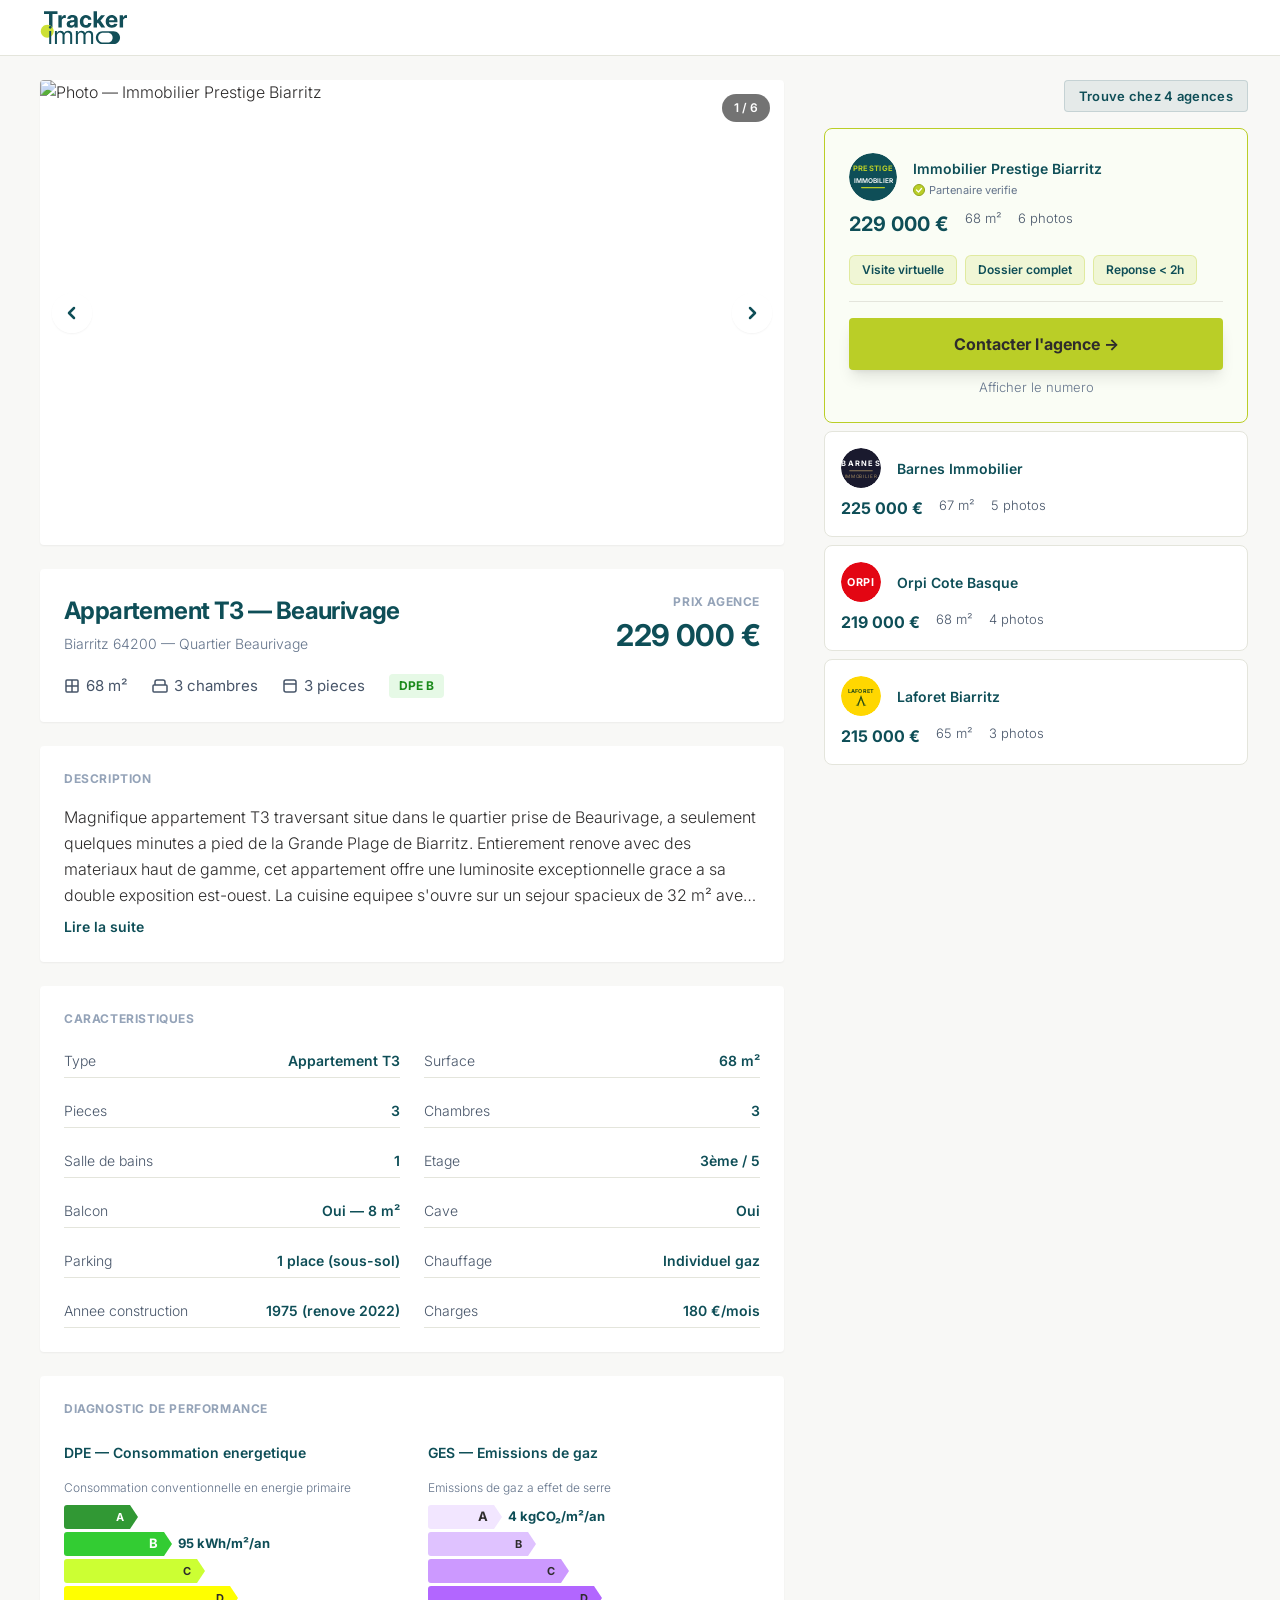
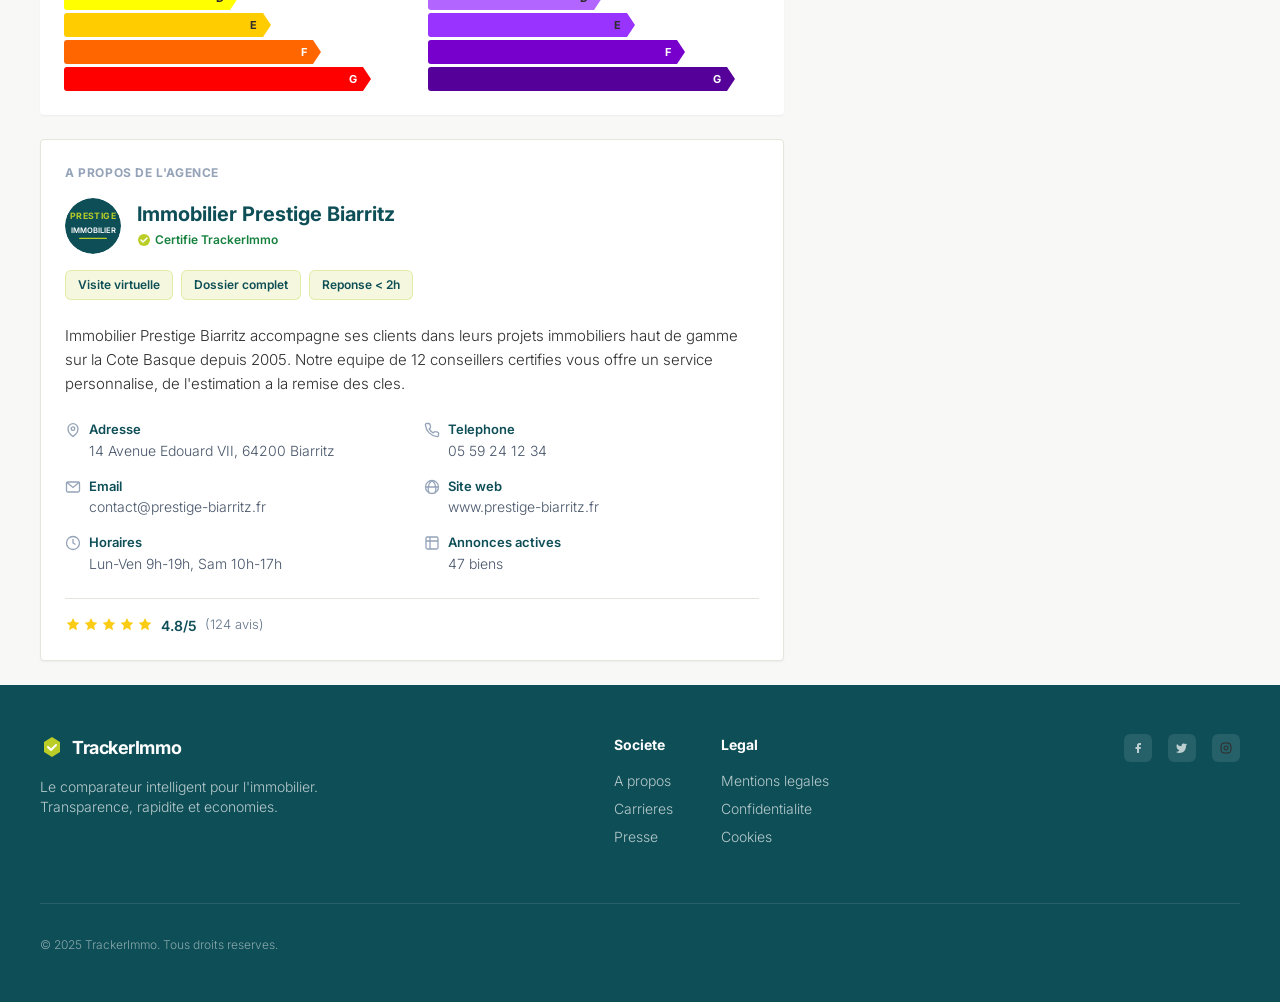
==== page_bien.html @ 39120630 "Add files via upload" ====
<!DOCTYPE html>
<html lang="fr">
<head>
<meta charset="UTF-8">
<meta name="viewport" content="width=device-width, initial-scale=1.0, viewport-fit=cover">
<title>Appartement T3 Biarritz — TrackerImmo</title>
<link rel="preconnect" href="https://fonts.googleapis.com">
<link href="https://fonts.googleapis.com/css2?family=Inter:wght@300;400;600;700&display=swap" rel="stylesheet">
<link rel="stylesheet" href="shared.css">
<style>
/* ============================================================
   MAIN LAYOUT
   ============================================================ */
.main {
  max-width: var(--content-max);
  margin: 0 auto;
  padding: var(--space-lg) var(--gutter);
  display: flex;
  gap: var(--space-lg);
}
.col-left {
  flex: 0 0 62%;
  max-width: 62%;
  display: flex;
  flex-direction: column;
  gap: var(--space-lg);
}
.col-right {
  flex: 0 0 38%;
  max-width: 38%;
  position: sticky;
  top: 72px; /* header 56px + space-md 16px */
  align-self: flex-start;
  max-height: calc(100vh - 88px);
  overflow-y: auto;
}

/* ============================================================
   A — GALLERY CAROUSEL (desktop)
   ============================================================ */
.gallery {
  position: relative;
  background: var(--bg-section);
  border-radius: var(--radius-card);
  overflow: hidden;
  box-shadow: var(--shadow-sm);
}
.gallery__main {
  width: 100%;
  aspect-ratio: 16/10;
  object-fit: cover;
  display: block;
  transition: opacity 0.3s;
}
.gallery__count {
  position: absolute;
  top: 14px;
  right: 14px;
  z-index: 5;
  background: rgba(0,0,0,0.55);
  color: white;
  padding: 5px 12px;
  border-radius: var(--radius-full);
  font-size: 12px;
  font-weight: 600;
}
.gallery__arrow {
  position: absolute;
  top: 50%;
  transform: translateY(-50%);
  z-index: 5;
  width: 40px;
  height: 40px;
  border-radius: 50%;
  background: rgba(255,255,255,0.85);
  backdrop-filter: blur(4px);
  display: flex;
  align-items: center;
  justify-content: center;
  box-shadow: var(--shadow-sm);
  transition: background 0.15s, transform 0.15s;
  cursor: pointer;
  border: none;
  padding: 0;
}
.gallery__arrow:hover { background: white; }
.gallery__arrow:active { transform: translateY(-50%) scale(0.95); }
.gallery__arrow--prev { left: 12px; }
.gallery__arrow--next { right: 12px; }
.gallery__arrow svg { width: 18px; height: 18px; stroke: var(--text-heading); fill: none; stroke-width: 2.5; stroke-linecap: round; stroke-linejoin: round; }
.gallery__dots {
  position: absolute;
  bottom: 14px;
  left: 50%;
  transform: translateX(-50%);
  z-index: 5;
  display: flex;
  gap: 6px;
}
.gallery__dot {
  width: 8px;
  height: 8px;
  border-radius: var(--radius-full);
  background: rgba(255,255,255,0.5);
  border: none;
  padding: 0;
  cursor: pointer;
  transition: background 0.2s, transform 0.2s;
}
.gallery__dot.active { background: white; transform: scale(1.25); }
.gallery__dot:hover { background: rgba(255,255,255,0.8); }

/* ============================================================
   B — QUICK VIEW
   ============================================================ */
.quick-view {
  background: var(--bg-section);
  border-radius: var(--radius-card);
  padding: var(--space-lg);
  box-shadow: var(--shadow-sm);
}
.quick-view__top {
  display: flex;
  justify-content: space-between;
  align-items: flex-start;
  gap: var(--space-md);
  margin-bottom: var(--space-md);
}
.quick-view__left { flex: 1; }
.quick-view__title {
  font-size: 24px;
  font-weight: 700;
  color: var(--text-heading);
  letter-spacing: -0.6px;
  margin-bottom: 4px;
}
.quick-view__address { font-size: 14px; color: var(--text-tertiary); }
.quick-view__right { text-align: right; flex-shrink: 0; }
.quick-view__price {
  font-size: 30px;
  font-weight: 700;
  color: var(--text-heading);
  letter-spacing: -0.6px;
  white-space: nowrap;
}
.quick-view__price-label {
  font-size: 12px;
  font-weight: 700;
  text-transform: uppercase;
  letter-spacing: 0.6px;
  color: var(--text-label);
  text-align: right;
  margin-bottom: 2px;
}
.quick-view__specs { display: flex; gap: var(--space-lg); flex-wrap: wrap; align-items: center; }
.quick-view__spec {
  display: flex;
  align-items: center;
  gap: 6px;
  font-size: 15px;
  font-weight: 400;
  color: var(--text-secondary);
}
.quick-view__spec svg { width: 16px; height: 16px; flex-shrink: 0; }
/* DPE badge grade colors (base .badge-dpe in shared.css) */
.badge-dpe--A { background: #e6f5e6; color: #1a7a1a; }
.badge-dpe--B { background: #e6f9e6; color: #1a8a1a; }
.badge-dpe--C { background: #fafce6; color: #6b6b00; }
.badge-dpe--D { background: #fffde6; color: #8a8a00; }
.badge-dpe--E { background: #fff5e0; color: #995c00; }
.badge-dpe--F { background: #fff0e0; color: #b34700; }
.badge-dpe--G { background: #ffe6e6; color: #cc0000; }

/* ============================================================
   C — DESCRIPTION
   ============================================================ */
.description {
  background: var(--bg-section);
  border-radius: var(--radius-card);
  padding: var(--space-lg);
  box-shadow: var(--shadow-sm);
}
.description__label {
  font-size: 12px;
  font-weight: 700;
  text-transform: uppercase;
  letter-spacing: 0.6px;
  color: var(--text-label);
  margin-bottom: var(--space-md);
}
.description__text { font-size: 16px; line-height: 26px; color: var(--text-body); }
.description__text.truncated {
  display: -webkit-box;
  -webkit-line-clamp: 4;
  -webkit-box-orient: vertical;
  overflow: hidden;
}
.description__toggle {
  display: inline-block;
  margin-top: 8px;
  font-size: 14px;
  font-weight: 600;
  color: var(--primary-dark);
  cursor: pointer;
}
.description__toggle:hover { text-decoration: underline; }

/* ============================================================
   D — CHARACTERISTICS
   ============================================================ */
.characteristics {
  background: var(--bg-section);
  border-radius: var(--radius-card);
  padding: var(--space-lg);
  box-shadow: var(--shadow-sm);
}
.characteristics__label {
  font-size: 12px;
  font-weight: 700;
  text-transform: uppercase;
  letter-spacing: 0.6px;
  color: var(--text-label);
  margin-bottom: var(--space-md);
}
.characteristics__grid {
  display: grid;
  grid-template-columns: 1fr 1fr;
  gap: var(--space-md) var(--space-lg);
}
.char-item {
  display: flex;
  justify-content: space-between;
  font-size: 14px;
  padding: 6px 0;
  border-bottom: 1px solid var(--border-default);
}
.char-item__key { color: var(--text-secondary); }
.char-item__val { font-weight: 600; color: var(--text-heading); }

/* ============================================================
   E — DPE / GES DIAGNOSTIC
   ============================================================ */
.diag-section {
  background: var(--bg-section);
  border-radius: var(--radius-card);
  padding: var(--space-lg);
  box-shadow: var(--shadow-sm);
}
.diag-section__label {
  font-size: 12px;
  font-weight: 700;
  text-transform: uppercase;
  letter-spacing: 0.6px;
  color: var(--text-label);
  margin-bottom: var(--space-lg);
}
.diag-container { display: flex; gap: var(--space-xl); }
.diag-block { flex: 1; }
.diag-block__title { font-size: 14px; font-weight: 600; color: var(--text-heading); margin-bottom: var(--space-md); }
.diag-block__subtitle { font-size: 12px; color: var(--text-tertiary); margin-bottom: var(--space-sm); }
.diag-scale { display: flex; flex-direction: column; gap: 3px; }
.diag-bar { display: flex; align-items: center; height: 24px; position: relative; }
.diag-bar__fill {
  height: 100%;
  border-radius: 3px 0 0 3px;
  display: flex;
  align-items: center;
  justify-content: flex-end;
  padding-right: 6px;
  font-size: 11px;
  font-weight: 700;
  color: white;
  position: relative;
}
.diag-bar__fill::after {
  content: '';
  position: absolute;
  right: -8px;
  top: 0;
  width: 0;
  height: 0;
  border-top: 12px solid transparent;
  border-bottom: 12px solid transparent;
  border-left: 8px solid currentColor;
}
.diag-bar.active .diag-bar__fill { font-size: 13px; }
.diag-bar.active .diag-bar__marker {
  display: flex;
  align-items: center;
  margin-left: 14px;
  font-size: 13px;
  font-weight: 700;
  color: var(--text-heading);
  white-space: nowrap;
}
.diag-bar__marker { display: none; }
.diag-bar[data-grade="A"] .diag-bar__fill { width: 20%; }
.diag-bar[data-grade="B"] .diag-bar__fill { width: 30%; }
.diag-bar[data-grade="C"] .diag-bar__fill { width: 40%; }
.diag-bar[data-grade="D"] .diag-bar__fill { width: 50%; }
.diag-bar[data-grade="E"] .diag-bar__fill { width: 60%; }
.diag-bar[data-grade="F"] .diag-bar__fill { width: 75%; }
.diag-bar[data-grade="G"] .diag-bar__fill { width: 90%; }
.diag-bar[data-grade="A"] .diag-bar__fill { background: var(--dpe-a); }
.diag-bar[data-grade="B"] .diag-bar__fill { background: var(--dpe-b); }
.diag-bar[data-grade="C"] .diag-bar__fill { background: var(--dpe-c); color: var(--text-body); }
.diag-bar[data-grade="D"] .diag-bar__fill { background: var(--dpe-d); color: var(--text-body); }
.diag-bar[data-grade="E"] .diag-bar__fill { background: var(--dpe-e); color: var(--text-body); }
.diag-bar[data-grade="F"] .diag-bar__fill { background: var(--dpe-f); }
.diag-bar[data-grade="G"] .diag-bar__fill { background: var(--dpe-g); }
.diag-bar[data-grade="A"] .diag-bar__fill::after { border-left-color: var(--dpe-a); }
.diag-bar[data-grade="B"] .diag-bar__fill::after { border-left-color: var(--dpe-b); }
.diag-bar[data-grade="C"] .diag-bar__fill::after { border-left-color: var(--dpe-c); }
.diag-bar[data-grade="D"] .diag-bar__fill::after { border-left-color: var(--dpe-d); }
.diag-bar[data-grade="E"] .diag-bar__fill::after { border-left-color: var(--dpe-e); }
.diag-bar[data-grade="F"] .diag-bar__fill::after { border-left-color: var(--dpe-f); }
.diag-bar[data-grade="G"] .diag-bar__fill::after { border-left-color: var(--dpe-g); }
.diag-block--ges .diag-bar[data-grade="A"] .diag-bar__fill { background: var(--ges-a); color: var(--text-body); }
.diag-block--ges .diag-bar[data-grade="B"] .diag-bar__fill { background: var(--ges-b); color: var(--text-body); }
.diag-block--ges .diag-bar[data-grade="C"] .diag-bar__fill { background: var(--ges-c); }
.diag-block--ges .diag-bar[data-grade="D"] .diag-bar__fill { background: var(--ges-d); }
.diag-block--ges .diag-bar[data-grade="E"] .diag-bar__fill { background: var(--ges-e); }
.diag-block--ges .diag-bar[data-grade="F"] .diag-bar__fill { background: var(--ges-f); }
.diag-block--ges .diag-bar[data-grade="G"] .diag-bar__fill { background: var(--ges-g); }
.diag-block--ges .diag-bar[data-grade="A"] .diag-bar__fill::after { border-left-color: var(--ges-a); }
.diag-block--ges .diag-bar[data-grade="B"] .diag-bar__fill::after { border-left-color: var(--ges-b); }
.diag-block--ges .diag-bar[data-grade="C"] .diag-bar__fill::after { border-left-color: var(--ges-c); }
.diag-block--ges .diag-bar[data-grade="D"] .diag-bar__fill::after { border-left-color: var(--ges-d); }
.diag-block--ges .diag-bar[data-grade="E"] .diag-bar__fill::after { border-left-color: var(--ges-e); }
.diag-block--ges .diag-bar[data-grade="F"] .diag-bar__fill::after { border-left-color: var(--ges-f); }
.diag-block--ges .diag-bar[data-grade="G"] .diag-bar__fill::after { border-left-color: var(--ges-g); }

/* ============================================================
   RIGHT PANEL
   ============================================================ */
.panel {
  background: var(--bg-page);
  border-radius: var(--radius-card);
}
.panel__badge-header {
  padding: 0 var(--space-md) var(--space-md);
  display: flex;
  justify-content: flex-end;
}
.panel__badge {
  font-size: 13px;
  font-weight: 600;
  color: var(--primary-dark);
  background: rgba(14, 78, 87, 0.08);
  border: 1px solid rgba(14, 78, 87, 0.15);
  border-radius: var(--radius-badge);
  padding: 5px 14px;
  letter-spacing: 0.3px;
  line-height: 20px;
}
.panel__cards {
  padding: 0 var(--space-md) var(--space-md);
  display: flex;
  flex-direction: column;
  gap: var(--space-sm);
}

/* Agency Card */
.agency-card {
  background: var(--bg-section);
  border: 1.5px solid var(--border-default);
  border-radius: var(--radius-card-lg);
  padding: var(--space-md);
  cursor: pointer;
  transition: border-color 0.2s, box-shadow 0.2s;
}
.agency-card:hover { border-color: var(--border-hover-subtle); }
.agency-card.active {
  border-color: var(--border-active);
}
.agency-card.premium {
  padding: var(--space-lg);
  background: var(--bg-premium);
}
.agency-card.premium.active {
  border-color: var(--border-premium-active);
}
.agency-card__header {
  display: flex;
  align-items: center;
  gap: var(--space-md);
  margin-bottom: var(--space-sm);
}
.agency-card__avatar {
  width: 40px;
  height: 40px;
  border-radius: var(--radius-full);
  display: flex;
  align-items: center;
  justify-content: center;
  flex-shrink: 0;
  overflow: hidden;
}
.agency-card__avatar svg {
  width: 100%;
  height: 100%;
}
.agency-card.premium .agency-card__avatar {
  width: 48px;
  height: 48px;
  border-radius: var(--radius-full);
}
.agency-card__name { font-size: 14px; font-weight: 600; color: var(--text-heading); }
.agency-card__name--link { text-decoration: none; }
.agency-card__name--link:hover { text-decoration: underline; }
/* Partenaire badge — discrete, small text */
.agency-card__partner-label {
  font-size: 11px;
  font-weight: 400;
  color: var(--text-tertiary);
  display: flex;
  align-items: center;
  gap: 4px;
  margin-top: 2px;
}
.agency-card__partner-label svg { width: 12px; height: 12px; }
.agency-card__data {
  display: flex;
  gap: var(--space-md);
  font-size: 13px;
  color: var(--text-secondary);
}
.agency-card__price { font-weight: 700; color: var(--text-heading); font-size: 16px; }
.agency-card.premium .agency-card__price { font-size: 20px; color: var(--primary-dark); }

/* Reassurance tags — prominent */
.agency-card__tags {
  display: flex;
  flex-wrap: wrap;
  gap: var(--space-sm);
  margin-top: var(--space-md);
}
/* .reassurance-tag — defined in shared.css */

/* CTA */
.agency-card__cta-zone {
  display: none;
  margin-top: var(--space-md);
  padding-top: var(--space-md);
  border-top: 1px solid var(--border-default);
}
.agency-card.active .agency-card__cta-zone { display: block; }
.btn-cta {
  width: 100%;
  padding: var(--space-md) var(--space-lg);
  border-radius: var(--radius-btn);
  font-size: 16px;
  font-weight: 700;
  transition: transform 0.1s, box-shadow 0.2s;
}
.btn-cta:active { transform: scale(0.98); }
.btn-cta-premium {
  background: var(--primary-accent);
  color: var(--text-cta);
  box-shadow: var(--shadow-lg);
}
.btn-cta-premium:hover { background: var(--btn-hover-premium); }
.btn-cta-gratuit {
  background: var(--primary-dark);
  color: white;
}
.btn-cta-gratuit:hover { background: var(--btn-hover-gratuit); }
.btn-cta-scrape {
  background: var(--bg-page);
  border: 1px solid var(--border-default);
  color: var(--text-heading);
}
.btn-cta-scrape:hover { background: var(--btn-hover-scrape); }

.agency-card__phone-link {
  display: block;
  text-align: center;
  margin-top: 8px;
  font-size: 13px;
  color: var(--text-tertiary);
  cursor: pointer;
}
.agency-card__phone-link:hover { color: var(--primary-dark); }

/* Lead form */
.lead-form { display: none; margin-top: var(--space-md); }
.lead-form.open { display: flex; flex-direction: column; gap: var(--space-sm); }
.lead-form__field {
  width: 100%;
  padding: var(--space-md);
  border: 1px solid var(--border-default);
  border-radius: var(--radius-btn-sm);
  font-size: 14px;
  font-family: inherit;
  background: var(--bg-section);
  outline: none;
  transition: border-color 0.2s;
}
.lead-form__field:focus-visible { border-color: var(--primary-dark); }
.lead-form__submit {
  width: 100%;
  padding: var(--space-md);
  border-radius: var(--radius-btn-sm);
  font-size: 14px;
  font-weight: 700;
}
.lead-form__reassurance {
  font-size: 12px;
  color: var(--text-tertiary);
  text-align: center;
}

/* ============================================================
   SCRAPE INLINE EXPANSION
   ============================================================ */
.scrape-expand { display: none; margin-top: var(--space-md); }
.scrape-expand.open { display: flex; flex-direction: column; gap: var(--space-md); }

/* Info notice */
.scrape-expand__notice {
  display: flex;
  gap: var(--space-md);
  align-items: flex-start;
  padding: var(--space-md);
  background: var(--bg-scrape-notice);
  border: 1px solid var(--border-default);
  border-radius: var(--radius-card);
}
.scrape-expand__notice-icon {
  width: 28px;
  height: 28px;
  border-radius: var(--radius-full);
  background: var(--color-warning);
  display: flex;
  align-items: center;
  justify-content: center;
  flex-shrink: 0;
}
.scrape-expand__notice-icon svg { width: 14px; height: 14px; fill: white; }
.scrape-expand__notice-text {
  font-size: 14px;
  line-height: 20px;
  color: var(--text-body);
}

/* Email field */
.scrape-expand__email-field {
  width: 100%;
  padding: var(--space-md);
  border: 1px solid var(--border-default);
  border-radius: var(--radius-card);
  font-size: 14px;
  font-family: inherit;
  background: var(--bg-section);
  outline: none;
}
.scrape-expand__email-field:focus-visible { border-color: var(--primary-dark); }

/* Notify button — grey with bell icon */
.scrape-expand__notify-btn {
  width: 100%;
  display: flex;
  align-items: center;
  justify-content: center;
  gap: var(--space-sm);
  padding: var(--space-md) var(--space-lg);
  background: var(--bg-notify);
  border: 1px solid var(--border-divider);
  border-radius: var(--radius-card);
  font-size: 14px;
  font-weight: 700;
  color: var(--text-heading);
  cursor: pointer;
  transition: background 0.15s;
}
.scrape-expand__notify-btn:hover { background: var(--bg-notify-hover); }
.scrape-expand__notify-btn svg { width: 16px; height: 16px; fill: var(--text-heading); }

/* Alternative premium card — mirrors premium agency card style */
.scrape-expand__alt-card {
  background: var(--bg-premium);
  border: 1.5px solid var(--primary-accent);
  border-radius: var(--radius-card-lg);
  padding: var(--space-lg);
}
.scrape-expand__alt-header {
  display: flex;
  justify-content: space-between;
  align-items: center;
  margin-bottom: var(--space-md);
}
.scrape-expand__alt-label {
  font-size: 11px;
  font-weight: 700;
  text-transform: uppercase;
  letter-spacing: 0.7px;
  color: var(--primary-dark);
  display: flex;
  align-items: center;
  gap: 5px;
}
.scrape-expand__alt-name {
  font-size: 18px;
  font-weight: 700;
  color: var(--primary-dark);
  margin-bottom: 4px;
  display: flex;
  align-items: center;
  gap: 6px;
}
.scrape-expand__alt-name svg { width: 18px; height: 18px; }
.scrape-expand__alt-tag {
  margin-bottom: var(--space-md);
}
.scrape-expand__alt-cta {
  width: 100%;
  padding: var(--space-md) var(--space-lg);
  background: var(--primary-accent);
  color: var(--text-cta);
  border: none;
  border-radius: var(--radius-btn);
  font-size: 15px;
  font-weight: 700;
  cursor: pointer;
  display: flex;
  align-items: center;
  justify-content: center;
  gap: 6px;
  transition: background 0.15s;
}
.scrape-expand__alt-cta:hover { background: var(--btn-hover-premium); }

/* ============================================================
   F — AGENCY SECTION (desktop)
   ============================================================ */
.agency-section {
  background: var(--bg-section);
  border: 1px solid var(--border-default);
  border-radius: var(--radius-card);
  padding: var(--space-lg);
  box-shadow: var(--shadow-sm);
}
.agency-section__header {
  display: flex;
  align-items: center;
  gap: var(--space-md);
  margin-bottom: var(--space-md);
}
.agency-section__logo {
  width: 56px;
  height: 56px;
  border-radius: var(--radius-full);
  flex-shrink: 0;
  overflow: hidden;
}
.agency-section__logo svg { width: 100%; height: 100%; }
.agency-section__title {
  font-size: 20px;
  font-weight: 700;
  color: var(--text-heading);
}
.agency-section__verified {
  display: inline-flex;
  align-items: center;
  gap: 4px;
  font-size: 12px;
  font-weight: 600;
  color: var(--badge-dpe-text);
  margin-top: 2px;
}
.agency-section__verified svg { width: 14px; height: 14px; }
.agency-section__desc {
  font-size: 15px;
  font-weight: 300;
  color: var(--text-body);
  line-height: 24px;
  margin-bottom: var(--space-lg);
}
.agency-section__tags {
  display: flex;
  flex-wrap: wrap;
  gap: var(--space-sm);
  margin-bottom: var(--space-lg);
}
.agency-section__grid {
  display: grid;
  grid-template-columns: 1fr 1fr;
  gap: var(--space-md) var(--space-lg);
  margin-bottom: var(--space-lg);
}
.agency-section__grid-item {
  display: flex;
  align-items: flex-start;
  gap: var(--space-sm);
  font-size: 14px;
  color: var(--text-secondary);
}
.agency-section__grid-item svg {
  width: 16px;
  height: 16px;
  flex-shrink: 0;
  margin-top: 2px;
  color: var(--text-label);
}
.agency-section__grid-label {
  font-weight: 600;
  color: var(--text-heading);
  font-size: 13px;
  display: block;
}
.agency-section__rating {
  display: flex;
  align-items: center;
  gap: var(--space-sm);
  padding-top: var(--space-md);
  border-top: 1px solid var(--border-default);
}
.agency-section__stars { display: flex; gap: 2px; }
.agency-section__stars svg { width: 16px; height: 16px; color: var(--color-star); }
.agency-section__rating-text {
  font-size: 14px;
  font-weight: 600;
  color: var(--text-heading);
}
.agency-section__rating-count {
  font-size: 13px;
  color: var(--text-tertiary);
}
.agency-section__minimal {
  font-size: 14px;
  color: var(--text-tertiary);
  display: flex;
  align-items: center;
  gap: 6px;
}
.agency-section__minimal svg {
  width: 14px;
  height: 14px;
  color: var(--text-label);
}
.agency-section__phone-discrete { color: var(--text-tertiary); }
.agency-section__header-minimal { margin-bottom: 4px; }
.agency-section__title--sm { font-size: 17px; }
.agency-section__label {
  font-size: 12px;
  font-weight: 700;
  text-transform: uppercase;
  letter-spacing: 0.6px;
  color: var(--text-label);
  margin-bottom: var(--space-md);
}

/* ============================================================
   MOBILE-ONLY COMPONENTS (hidden by default, shown via @media)
   ============================================================ */

/* Header back button (mobile) */
.top-bar__back {
  display: none;
  align-items: center;
  gap: var(--space-xs);
  font-size: 13px;
  font-weight: 600;
  color: var(--text-secondary);
  text-decoration: none;
  flex-shrink: 0;
}
.top-bar__back svg {
  width: 16px;
  height: 16px;
  color: var(--text-secondary);
}

/* WOW Banner */
.wow-banner {
  display: none;
  background: var(--bg-section);
  border-bottom: 1px solid var(--border-default);
  padding: var(--space-sm) var(--space-md);
  align-items: center;
  gap: var(--space-sm);
  font-size: 13px;
  color: var(--text-secondary);
  line-height: 18px;
}
.wow-banner__icon {
  flex-shrink: 0;
  width: 18px;
  height: 18px;
  color: var(--primary-dark);
}
.wow-banner__count {
  font-weight: 700;
  color: var(--primary-dark);
}
.wow-banner__range {
  font-weight: 600;
  color: var(--text-heading);
}

/* Agency Selector — Trivago-style */
.agency-selector {
  display: none;
  background: var(--bg-section);
  padding: var(--space-sm) var(--space-md);
  border-bottom: 1px solid var(--border-default);
}

/* Premium featured card — compact */
.selector-premium {
  background: var(--bg-premium);
  border: 1.5px solid var(--border-default);
  border-radius: var(--radius-card-lg);
  padding: var(--space-sm) var(--space-md);
  cursor: pointer;
  transition: border-color 0.2s;
}
.selector-premium.active {
  border-color: var(--border-premium-active);
}
.selector-premium__header {
  display: flex;
  align-items: center;
  gap: var(--space-sm);
  margin-bottom: var(--space-xs);
}
.selector-premium__avatar {
  width: 30px;
  height: 30px;
  border-radius: var(--radius-full);
  overflow: hidden;
  flex-shrink: 0;
}
.selector-premium__avatar svg { width: 100%; height: 100%; }
.selector-premium__info { flex: 1; min-width: 0; }
.selector-premium__name {
  font-size: 13px;
  font-weight: 600;
  color: var(--text-heading);
  display: flex;
  align-items: center;
  gap: var(--space-xs);
}
.selector-premium__name svg { width: 12px; height: 12px; flex-shrink: 0; }
.selector-premium__label {
  font-size: 10px;
  color: var(--text-tertiary);
  display: flex;
  align-items: center;
  gap: 3px;
}
.selector-premium__label svg { width: 9px; height: 9px; }
.selector-premium__data {
  display: flex;
  align-items: baseline;
  gap: var(--space-sm);
  margin-bottom: var(--space-xs);
}
.selector-premium__price {
  font-size: 15px;
  font-weight: 700;
  color: var(--primary-dark);
}
.selector-premium__meta {
  font-size: 11px;
  color: var(--text-tertiary);
}
.selector-premium__tags {
  display: flex;
  flex-wrap: wrap;
  gap: var(--space-xs);
}
.selector-premium__tags .reassurance-tag {
  font-size: 10px;
  padding: 2px 6px;
}

/* Other agencies — compact rows */
.selector-others {
  margin-top: var(--space-xs);
}
.selector-others__toggle {
  display: flex;
  align-items: center;
  justify-content: space-between;
  padding: var(--space-xs) 0;
  cursor: pointer;
  user-select: none;
}
.selector-others__toggle-label {
  font-size: 12px;
  font-weight: 600;
  color: var(--text-secondary);
}
.selector-others__toggle-chevron {
  width: 16px;
  height: 16px;
  color: var(--text-label);
  transition: transform 0.2s;
}
.selector-others__toggle.open .selector-others__toggle-chevron {
  transform: rotate(180deg);
}
.selector-others__list {
  display: none;
  flex-direction: column;
  gap: 0;
  overflow: hidden;
}
.selector-others__list.open {
  display: flex;
}

/* Individual compact row */
.selector-row {
  display: flex;
  align-items: center;
  gap: var(--space-xs);
  padding: var(--space-xs);
  border-radius: var(--radius-card);
  cursor: pointer;
  transition: background 0.15s;
  border: 1.5px solid transparent;
}
.selector-row:active { background: rgba(0,0,0,0.03); }
.selector-row.active {
  background: rgba(14,78,87,0.04);
  border-color: var(--border-active);
}
.selector-row__avatar {
  width: 24px;
  height: 24px;
  border-radius: var(--radius-full);
  overflow: hidden;
  flex-shrink: 0;
}
.selector-row__avatar svg { width: 100%; height: 100%; }
.selector-row__name {
  flex: 1;
  font-size: 12px;
  font-weight: 600;
  color: var(--text-heading);
  white-space: nowrap;
  overflow: hidden;
  text-overflow: ellipsis;
}
.selector-row__price {
  font-size: 13px;
  font-weight: 700;
  color: var(--text-heading);
  white-space: nowrap;
}
.selector-row__photos {
  font-size: 10px;
  color: var(--text-tertiary);
  white-space: nowrap;
}

/* Mono-agence banner variant */
.mono-banner {
  background: var(--bg-section);
  border-bottom: 1px solid var(--border-default);
  padding: var(--space-sm) var(--space-md);
  display: flex;
  align-items: center;
  gap: var(--space-sm);
}
.mono-banner__avatar {
  width: 28px;
  height: 28px;
  border-radius: var(--radius-full);
  overflow: hidden;
  flex-shrink: 0;
}
.mono-banner__avatar svg { width: 100%; height: 100%; }
.mono-banner__text {
  font-size: 13px;
  color: var(--text-secondary);
}
.mono-banner__name {
  font-weight: 600;
  color: var(--text-heading);
}

/* Mobile Gallery — edge-to-edge, swipe, no arrows */
.m-gallery {
  display: none;
  position: relative;
  width: 100%;
  overflow: hidden;
  background: var(--border-default);
}
.m-gallery__track {
  display: flex;
  transition: transform 0.3s ease;
  will-change: transform;
}
.m-gallery__slide {
  flex: 0 0 100%;
  aspect-ratio: 16/10;
}
.m-gallery__slide img {
  width: 100%;
  height: 100%;
  object-fit: cover;
  -webkit-user-drag: none;
  pointer-events: none;
}
.m-gallery__count {
  position: absolute;
  top: var(--space-sm);
  right: var(--space-sm);
  z-index: 5;
  background: rgba(0,0,0,0.55);
  color: white;
  padding: var(--space-xs) var(--space-sm);
  border-radius: var(--radius-full);
  font-size: 11px;
  font-weight: 600;
}
.m-gallery__dots {
  position: absolute;
  bottom: var(--space-sm);
  left: 50%;
  transform: translateX(-50%);
  z-index: 5;
  display: flex;
  gap: var(--space-xs);
}
.m-gallery__dot {
  width: 6px;
  height: 6px;
  border-radius: var(--radius-full);
  background: rgba(255,255,255,0.45);
  border: none;
  padding: 0;
  transition: background 0.2s, transform 0.2s;
}
.m-gallery__dot.active {
  background: white;
  transform: scale(1.3);
}

/* Mobile content sections */
.m-content {
  display: none;
  flex-direction: column;
  gap: var(--space-sm);
  padding: var(--space-md);
}

/* Mobile Quick view */
.m-quick {
  background: var(--bg-section);
  border-radius: var(--radius-card);
  padding: var(--space-md);
  box-shadow: var(--shadow-sm);
}
.m-quick__title {
  font-size: 20px;
  font-weight: 700;
  color: var(--text-heading);
  letter-spacing: -0.5px;
  margin-bottom: 2px;
}
.m-quick__address {
  font-size: 13px;
  color: var(--text-tertiary);
  margin-bottom: var(--space-sm);
}
.m-quick__price-row {
  display: flex;
  align-items: baseline;
  justify-content: space-between;
  margin-bottom: var(--space-sm);
}
.m-quick__price-label {
  font-size: 11px;
  font-weight: 700;
  text-transform: uppercase;
  letter-spacing: 0.5px;
  color: var(--text-label);
}
.m-quick__price {
  font-size: 24px;
  font-weight: 700;
  color: var(--text-heading);
  letter-spacing: -0.5px;
}
.m-quick__specs {
  display: flex;
  gap: var(--space-md);
  flex-wrap: wrap;
  align-items: center;
}
.m-quick__spec {
  display: flex;
  align-items: center;
  gap: var(--space-xs);
  font-size: 14px;
  color: var(--text-secondary);
}
.m-quick__spec svg { width: 15px; height: 15px; flex-shrink: 0; }

/* Mobile Description */
.m-desc {
  background: var(--bg-section);
  border-radius: var(--radius-card);
  padding: var(--space-md);
  box-shadow: var(--shadow-sm);
}
.m-desc__label {
  font-size: 12px;
  font-weight: 700;
  text-transform: uppercase;
  letter-spacing: 0.6px;
  color: var(--text-label);
  margin-bottom: var(--space-sm);
}
.m-desc__text {
  font-size: 15px;
  line-height: 24px;
  color: var(--text-body);
}
.m-desc__text.truncated {
  display: -webkit-box;
  -webkit-line-clamp: 4;
  -webkit-box-orient: vertical;
  overflow: hidden;
}
.m-desc__toggle {
  display: inline-block;
  margin-top: var(--space-xs);
  font-size: 13px;
  font-weight: 600;
  color: var(--primary-dark);
  cursor: pointer;
}

/* Mobile Characteristics */
.m-chars {
  background: var(--bg-section);
  border-radius: var(--radius-card);
  padding: var(--space-md);
  box-shadow: var(--shadow-sm);
}
.m-chars__label {
  font-size: 12px;
  font-weight: 700;
  text-transform: uppercase;
  letter-spacing: 0.6px;
  color: var(--text-label);
  margin-bottom: var(--space-sm);
}
.m-chars__grid {
  display: grid;
  grid-template-columns: 1fr;
  gap: 0;
}
.m-char-item {
  display: flex;
  justify-content: space-between;
  font-size: 13px;
  padding: var(--space-sm) 0;
  border-bottom: 1px solid var(--border-default);
}
.m-char-item:last-child { border-bottom: none; }
.m-char-item__key { color: var(--text-secondary); }
.m-char-item__val { font-weight: 600; color: var(--text-heading); }

/* Mobile Diagnostic DPE/GES */
.m-diag {
  background: var(--bg-section);
  border-radius: var(--radius-card);
  padding: var(--space-md);
  box-shadow: var(--shadow-sm);
}
.m-diag__label {
  font-size: 12px;
  font-weight: 700;
  text-transform: uppercase;
  letter-spacing: 0.6px;
  color: var(--text-label);
  margin-bottom: var(--space-md);
}
.m-diag__container {
  display: flex;
  flex-direction: column;
  gap: var(--space-lg);
}
.m-diag-block__title {
  font-size: 13px;
  font-weight: 600;
  color: var(--text-heading);
  margin-bottom: var(--space-sm);
}
.m-diag-block__subtitle {
  font-size: 11px;
  color: var(--text-tertiary);
  margin-bottom: var(--space-sm);
}
.m-diag-scale { display: flex; flex-direction: column; gap: 2px; }
.m-diag-bar { display: flex; align-items: center; height: 22px; }
.m-diag-bar__fill {
  height: 100%;
  border-radius: 3px 0 0 3px;
  display: flex;
  align-items: center;
  justify-content: flex-end;
  padding-right: 5px;
  font-size: 10px;
  font-weight: 700;
  color: white;
  position: relative;
}
.m-diag-bar__fill::after {
  content: '';
  position: absolute;
  right: -7px;
  top: 0;
  border-top: 11px solid transparent;
  border-bottom: 11px solid transparent;
  border-left: 7px solid currentColor;
}
.m-diag-bar.active .m-diag-bar__fill { font-size: 12px; }
.m-diag-bar.active .m-diag-bar__marker {
  display: flex;
  align-items: center;
  margin-left: 12px;
  font-size: 12px;
  font-weight: 700;
  color: var(--text-heading);
  white-space: nowrap;
}
.m-diag-bar__marker { display: none; }
/* DPE widths */
.m-diag-bar[data-grade="A"] .m-diag-bar__fill { width: 20%; background: var(--dpe-a); }
.m-diag-bar[data-grade="B"] .m-diag-bar__fill { width: 30%; background: var(--dpe-b); }
.m-diag-bar[data-grade="C"] .m-diag-bar__fill { width: 40%; background: var(--dpe-c); color: var(--text-body); }
.m-diag-bar[data-grade="D"] .m-diag-bar__fill { width: 50%; background: var(--dpe-d); color: var(--text-body); }
.m-diag-bar[data-grade="E"] .m-diag-bar__fill { width: 60%; background: var(--dpe-e); color: var(--text-body); }
.m-diag-bar[data-grade="F"] .m-diag-bar__fill { width: 75%; background: var(--dpe-f); }
.m-diag-bar[data-grade="G"] .m-diag-bar__fill { width: 90%; background: var(--dpe-g); }
.m-diag-bar[data-grade="A"] .m-diag-bar__fill::after { border-left-color: var(--dpe-a); }
.m-diag-bar[data-grade="B"] .m-diag-bar__fill::after { border-left-color: var(--dpe-b); }
.m-diag-bar[data-grade="C"] .m-diag-bar__fill::after { border-left-color: var(--dpe-c); }
.m-diag-bar[data-grade="D"] .m-diag-bar__fill::after { border-left-color: var(--dpe-d); }
.m-diag-bar[data-grade="E"] .m-diag-bar__fill::after { border-left-color: var(--dpe-e); }
.m-diag-bar[data-grade="F"] .m-diag-bar__fill::after { border-left-color: var(--dpe-f); }
.m-diag-bar[data-grade="G"] .m-diag-bar__fill::after { border-left-color: var(--dpe-g); }
.m-diag-block--ges .m-diag-bar[data-grade="A"] .m-diag-bar__fill { background: var(--ges-a); color: var(--text-body); }
.m-diag-block--ges .m-diag-bar[data-grade="B"] .m-diag-bar__fill { background: var(--ges-b); color: var(--text-body); }
.m-diag-block--ges .m-diag-bar[data-grade="C"] .m-diag-bar__fill { background: var(--ges-c); }
.m-diag-block--ges .m-diag-bar[data-grade="D"] .m-diag-bar__fill { background: var(--ges-d); }
.m-diag-block--ges .m-diag-bar[data-grade="E"] .m-diag-bar__fill { background: var(--ges-e); }
.m-diag-block--ges .m-diag-bar[data-grade="F"] .m-diag-bar__fill { background: var(--ges-f); }
.m-diag-block--ges .m-diag-bar[data-grade="G"] .m-diag-bar__fill { background: var(--ges-g); }
.m-diag-block--ges .m-diag-bar[data-grade="A"] .m-diag-bar__fill::after { border-left-color: var(--ges-a); }
.m-diag-block--ges .m-diag-bar[data-grade="B"] .m-diag-bar__fill::after { border-left-color: var(--ges-b); }
.m-diag-block--ges .m-diag-bar[data-grade="C"] .m-diag-bar__fill::after { border-left-color: var(--ges-c); }
.m-diag-block--ges .m-diag-bar[data-grade="D"] .m-diag-bar__fill::after { border-left-color: var(--ges-d); }
.m-diag-block--ges .m-diag-bar[data-grade="E"] .m-diag-bar__fill::after { border-left-color: var(--ges-e); }
.m-diag-block--ges .m-diag-bar[data-grade="F"] .m-diag-bar__fill::after { border-left-color: var(--ges-f); }
.m-diag-block--ges .m-diag-bar[data-grade="G"] .m-diag-bar__fill::after { border-left-color: var(--ges-g); }

/* Mobile Agency section */
.m-agency {
  background: var(--bg-section);
  border-radius: var(--radius-card);
  padding: var(--space-md);
  box-shadow: var(--shadow-sm);
}
.m-agency__label {
  font-size: 12px;
  font-weight: 700;
  text-transform: uppercase;
  letter-spacing: 0.6px;
  color: var(--text-label);
  margin-bottom: var(--space-sm);
}
.m-agency__header {
  display: flex;
  align-items: center;
  gap: var(--space-sm);
  margin-bottom: var(--space-sm);
}
.m-agency__logo {
  width: 44px;
  height: 44px;
  border-radius: var(--radius-full);
  overflow: hidden;
  flex-shrink: 0;
}
.m-agency__logo svg { width: 100%; height: 100%; }
.m-agency__title {
  font-size: 18px;
  font-weight: 700;
  color: var(--text-heading);
}
.m-agency__title--sm { font-size: 16px; }
.m-agency__verified {
  display: inline-flex;
  align-items: center;
  gap: 3px;
  font-size: 11px;
  font-weight: 600;
  color: var(--badge-dpe-text);
  margin-top: 1px;
}
.m-agency__verified svg { width: 12px; height: 12px; }
.m-agency__tags {
  display: flex;
  flex-wrap: wrap;
  gap: var(--space-xs);
  margin-bottom: var(--space-sm);
}
.m-agency__tags .reassurance-tag { font-size: 11px; padding: 3px 8px; }
.m-agency__desc {
  font-size: 14px;
  font-weight: 300;
  color: var(--text-body);
  line-height: 22px;
  margin-bottom: var(--space-md);
}
.m-agency__grid {
  display: grid;
  grid-template-columns: 1fr;
  gap: var(--space-sm);
  margin-bottom: var(--space-md);
}
.m-agency__grid-item {
  display: flex;
  align-items: flex-start;
  gap: var(--space-sm);
  font-size: 13px;
  color: var(--text-secondary);
}
.m-agency__grid-item svg {
  width: 15px;
  height: 15px;
  flex-shrink: 0;
  margin-top: 1px;
  color: var(--text-label);
}
.m-agency__grid-label {
  font-weight: 600;
  color: var(--text-heading);
  font-size: 12px;
  display: block;
}
.m-agency__rating {
  display: flex;
  align-items: center;
  gap: var(--space-sm);
  padding-top: var(--space-sm);
  border-top: 1px solid var(--border-default);
}
.m-agency__stars { display: flex; gap: 1px; }
.m-agency__stars svg { width: 14px; height: 14px; color: var(--color-star); }
.m-agency__rating-text { font-size: 13px; font-weight: 600; color: var(--text-heading); }
.m-agency__rating-count { font-size: 12px; color: var(--text-tertiary); }
.m-agency__minimal {
  font-size: 13px;
  color: var(--text-tertiary);
  display: flex;
  align-items: center;
  gap: var(--space-xs);
}
.m-agency__minimal svg { width: 13px; height: 13px; color: var(--text-label); }

/* Back to top */
.m-back-to-top {
  display: none;
  padding: var(--space-md) var(--gutter) var(--space-xl);
  text-align: center;
}
.m-back-to-top__link {
  display: inline-flex;
  align-items: center;
  gap: var(--space-xs);
  font-size: 13px;
  font-weight: 600;
  color: var(--text-tertiary);
  transition: color 0.15s;
}
.m-back-to-top__link:active { color: var(--primary-dark); }
.m-back-to-top__link svg {
  width: 14px;
  height: 14px;
}

/* Mobile Bottom Bar */
.m-bottom-bar {
  display: none;
  position: fixed;
  bottom: 0;
  left: 0;
  right: 0;
  z-index: 100;
  background: var(--bg-section);
  border-top: 1px solid var(--border-default);
  padding: var(--space-md);
  padding-bottom: max(var(--space-md), env(safe-area-inset-bottom));
  box-shadow: var(--shadow-bar);
}
.m-bottom-bar__inner {
  display: flex;
  align-items: center;
}
.m-bottom-bar__agency {
  display: flex;
  align-items: center;
  gap: var(--space-sm);
  width: 50%;
  min-width: 0;
}
.m-bottom-bar__cta-wrap {
  width: 50%;
  display: flex;
  justify-content: center;
}
.m-bottom-bar__avatar {
  width: 34px;
  height: 34px;
  border-radius: var(--radius-full);
  overflow: hidden;
  flex-shrink: 0;
}
.m-bottom-bar__avatar svg { width: 100%; height: 100%; }
.m-bottom-bar__info { min-width: 0; }
.m-bottom-bar__name {
  font-size: 13px;
  font-weight: 600;
  color: var(--text-heading);
  white-space: nowrap;
  overflow: hidden;
  text-overflow: ellipsis;
}
.m-bottom-bar__price {
  font-size: 15px;
  font-weight: 700;
  color: var(--text-heading);
}
.m-bottom-bar__cta {
  padding: var(--space-sm) var(--space-md);
  border-radius: var(--radius-btn);
  font-size: 15px;
  font-weight: 700;
  white-space: nowrap;
  text-align: center;
  box-shadow: var(--shadow-lg);
  transition: transform 0.1s, background 0.15s;
}
.m-bottom-bar__cta:active { transform: scale(0.97); }

/* Mobile Bottom Sheet */
.m-overlay {
  display: none;
  position: fixed;
  inset: 0;
  z-index: 200;
  background: rgba(0,0,0,0.4);
}
.m-overlay.open { display: block; }
.m-sheet {
  position: fixed;
  bottom: 0;
  left: 0;
  right: 0;
  z-index: 201;
  background: var(--bg-section);
  border-radius: var(--radius-card-lg) var(--radius-card-lg) 0 0;
  padding: var(--space-md);
  padding-bottom: max(var(--space-lg), env(safe-area-inset-bottom));
  transform: translateY(100%);
  transition: transform 0.3s ease;
  max-height: 85vh;
  overflow-y: auto;
}
.m-sheet.open { transform: translateY(0); }
.m-sheet__handle {
  width: 36px;
  height: 4px;
  background: var(--border-divider);
  border-radius: 2px;
  margin: 0 auto var(--space-md);
}
.m-sheet__title {
  font-size: 17px;
  font-weight: 700;
  color: var(--text-heading);
  margin-bottom: 2px;
}
.m-sheet__subtitle {
  font-size: 13px;
  color: var(--text-tertiary);
  margin-bottom: var(--space-md);
}
.m-sheet__fields {
  display: flex;
  flex-direction: column;
  gap: var(--space-sm);
}
.m-sheet__field {
  width: 100%;
  padding: var(--space-md);
  border: 1px solid var(--border-default);
  border-radius: var(--radius-btn-sm);
  font-size: 14px;
  font-family: inherit;
  background: var(--bg-section);
  outline: none;
}
.m-sheet__field:focus-visible { border-color: var(--primary-dark); }
.m-sheet__actions {
  display: flex;
  gap: var(--space-sm);
  align-items: stretch;
}
.m-sheet__submit {
  flex: 1;
  padding: var(--space-md);
  border-radius: var(--radius-btn-sm);
  font-size: 15px;
  font-weight: 700;
}
.m-sheet__call {
  display: flex;
  align-items: center;
  justify-content: center;
  width: 44px;
  flex-shrink: 0;
  border-radius: var(--radius-btn-sm);
  background: var(--primary-dark);
  transition: background 0.15s;
}
.m-sheet__call:active { background: var(--btn-hover-gratuit); }
.m-sheet__call svg {
  width: 20px;
  height: 20px;
  fill: none;
  stroke: white;
  stroke-width: 1.5;
  stroke-linecap: round;
  stroke-linejoin: round;
}
.m-sheet__reassurance {
  font-size: 12px;
  color: var(--text-tertiary);
  text-align: center;
  margin-top: var(--space-xs);
}

/* Scrape sheet */
.m-sheet__notice {
  display: flex;
  gap: var(--space-sm);
  align-items: flex-start;
  padding: var(--space-sm) var(--space-md);
  background: var(--bg-scrape-notice);
  border: 1px solid var(--border-default);
  border-radius: var(--radius-card);
  margin-bottom: var(--space-md);
}
.m-sheet__notice-icon {
  width: 24px;
  height: 24px;
  border-radius: var(--radius-full);
  background: var(--color-warning);
  display: flex;
  align-items: center;
  justify-content: center;
  flex-shrink: 0;
}
.m-sheet__notice-icon svg { width: 12px; height: 12px; fill: white; }
.m-sheet__notice-text {
  font-size: 13px;
  line-height: 18px;
  color: var(--text-body);
}
.m-sheet__notify-btn {
  width: 100%;
  display: flex;
  align-items: center;
  justify-content: center;
  gap: var(--space-sm);
  padding: var(--space-md);
  background: var(--bg-notify);
  border: 1px solid var(--border-divider);
  border-radius: var(--radius-card);
  font-size: 13px;
  font-weight: 700;
  color: var(--text-heading);
  cursor: pointer;
  margin-top: var(--space-sm);
}
.m-sheet__notify-btn svg { width: 15px; height: 15px; fill: var(--text-heading); }
.m-sheet__divider {
  display: flex;
  align-items: center;
  gap: var(--space-sm);
  margin: var(--space-md) 0;
  color: var(--text-label);
  font-size: 12px;
}
.m-sheet__divider::before,
.m-sheet__divider::after {
  content: '';
  flex: 1;
  height: 1px;
  background: var(--border-divider);
}
.m-sheet__alt-card {
  background: var(--bg-premium);
  border: 1.5px solid var(--primary-accent);
  border-radius: var(--radius-card-lg);
  padding: var(--space-md);
}
.m-sheet__alt-label {
  font-size: 11px;
  font-weight: 700;
  text-transform: uppercase;
  letter-spacing: 0.6px;
  color: var(--primary-dark);
  display: flex;
  align-items: center;
  gap: var(--space-xs);
  margin-bottom: var(--space-sm);
}
.m-sheet__alt-label svg { width: 12px; height: 12px; }
.m-sheet__alt-name {
  font-size: 16px;
  font-weight: 700;
  color: var(--primary-dark);
  margin-bottom: var(--space-xs);
}
.m-sheet__alt-tag { margin-bottom: var(--space-sm); }
.m-sheet__alt-tag .reassurance-tag { font-size: 11px; padding: 3px 8px; }
.m-sheet__alt-cta {
  width: 100%;
  padding: var(--space-sm) var(--space-md);
  background: var(--primary-accent);
  color: var(--text-cta);
  border: none;
  border-radius: var(--radius-btn);
  font-size: 14px;
  font-weight: 700;
  cursor: pointer;
}
.m-sheet__alt-cta:active { background: var(--btn-hover-premium); }

/* ============================================================
   RESPONSIVE — MOBILE (max-width: 768px)
   ============================================================ */
@media (max-width: 768px) {
  /* Header */
  .top-bar__inner { justify-content: space-between; }
  .top-bar__back { display: flex; }

  /* Show mobile-only components */
  .wow-banner { display: flex; }
  .agency-selector { display: block; }
  .m-gallery { display: block; }
  .m-content { display: flex; }
  .m-back-to-top { display: block; }
  .m-bottom-bar { display: block; }

  /* Hide desktop-only components */
  .col-right { display: none; }
  .gallery { display: none; }
  .quick-view { display: none; }
  .description { display: none; }
  .characteristics { display: none; }
  .diag-section { display: none; }
  .agency-section { display: none; }
  .footer { display: none; }

  /* Adjust main layout */
  .main { display: none; }

  /* Body padding for bottom bar */
  body { padding-bottom: var(--space-5xl); }
}

/* Desktop: ensure mobile components hidden */
@media (min-width: 769px) {
  .wow-banner { display: none; }
  .agency-selector { display: none; }
  .m-gallery { display: none; }
  .m-content { display: none; }
  .m-back-to-top { display: none; }
  .m-bottom-bar { display: none; }
  .m-overlay, .m-sheet { display: none; }
  .top-bar__back { display: none; }
}

/* Compact layout for <=1080p screens (e.g. 14" laptop @125%) */
@media (min-width: 769px) and (max-height: 820px) {
  .main { padding: var(--space-md); gap: var(--space-md); }
  .col-right { top: 60px; max-height: calc(100vh - 72px); }
  .gallery__main { aspect-ratio: 16/8; }
  .panel__badge-header { padding: 0 var(--space-md) var(--space-sm); }
  .panel__badge { font-size: 10px; }
  .agency-card { padding: var(--space-sm) var(--space-md); }
  .agency-card.premium { padding: var(--space-md); }
  .agency-card__header { gap: var(--space-sm); margin-bottom: var(--space-xs); }
  .agency-card__avatar { width: 32px; height: 32px; }
  .agency-card.premium .agency-card__avatar { width: 36px; height: 36px; }
  .agency-card__name { font-size: 13px; }
  .agency-card__partner-label { font-size: 10px; margin-top: 1px; }
  .agency-card__data { gap: var(--space-sm); font-size: 12px; }
  .agency-card__price { font-size: 14px; }
  .agency-card.premium .agency-card__price { font-size: 16px; }
  .agency-card__tags { margin-top: var(--space-sm); gap: var(--space-xs); }
  .reassurance-tag { font-size: 11px; padding: 3px var(--space-sm); }
  .agency-card__cta-zone { margin-top: var(--space-sm); padding-top: var(--space-sm); }
  .btn-cta { padding: var(--space-sm) var(--space-md); font-size: 14px; }
  .lead-form { padding: var(--space-sm); margin-top: var(--space-sm); }
  .lead-form__field { padding: var(--space-sm); font-size: 13px; }
  .quick-view, .description, .characteristics, .diag-section { padding: var(--space-md); }
  .quick-view__title { font-size: 20px; }
  .quick-view__price { font-size: 24px; }
}
</style>
</head>
<body>

<!-- ============================================================
     COMPONENT: TopBar
     Desktop: Logo only. Mobile: Back button + Logo.
     ============================================================ -->
<header class="top-bar">
  <div class="top-bar__inner">
    <a href="search_results.html" class="top-bar__back" aria-label="Retour aux resultats">
      <svg viewBox="0 0 16 16" fill="none" stroke="currentColor" stroke-width="2" stroke-linecap="round" stroke-linejoin="round"><polyline points="10 3 5 8 10 13"/></svg>
      Resultats
    </a>
    <a href="landing.html"><img class="top-bar__logo" src="logo-trackerimmo.svg" alt="TrackerImmo"></a>
  </div>
</header>

<!-- ============================================================
     COMPONENT: WowBanner — MOBILE ONLY
     Ephemeral banner showing agency count + price range.
     ============================================================ -->
<div class="wow-banner" id="wowBanner">
  <svg class="wow-banner__icon" viewBox="0 0 18 18" fill="none" stroke="currentColor" stroke-width="1.5">
    <circle cx="7.5" cy="7.5" r="5.5"/><path d="M16 16l-3.5-3.5"/>
  </svg>
  <span id="wowText"></span>
</div>

<!-- ============================================================
     COMPONENT: AgencySelector — MOBILE ONLY
     Trivago-style hierarchical selector.
     ============================================================ -->
<div class="agency-selector" id="agencySelector"></div>

<!-- ============================================================
     COMPONENT: MobileGallery — MOBILE ONLY
     Edge-to-edge swipeable gallery.
     ============================================================ -->
<section class="m-gallery" id="mGallery">
  <div class="m-gallery__track" id="mGalleryTrack"></div>
  <span class="m-gallery__count" id="mGalleryCount"></span>
  <div class="m-gallery__dots" id="mGalleryDots"></div>
</section>

<!-- ============================================================
     COMPONENT: Mobile Content Sections — MOBILE ONLY
     ============================================================ -->
<div class="m-content">
  <section class="m-quick" id="mQuick"></section>
  <section class="m-desc" id="mDesc"></section>
  <section class="m-chars" id="mChars"></section>
  <section class="m-diag" id="mDiag"></section>
  <section class="m-agency" id="mAgency"></section>
</div>

<!-- ============================================================
     COMPONENT: BackToTop — MOBILE ONLY
     ============================================================ -->
<div class="m-back-to-top">
  <a href="#" class="m-back-to-top__link" onclick="event.preventDefault(); window.scrollTo({ top: 0, behavior: 'smooth' });">
    <svg viewBox="0 0 18 18" fill="none" stroke="currentColor" stroke-width="1.5" stroke-linecap="round" stroke-linejoin="round"><polyline points="4 11 9 6 14 11"/></svg>
    Retour en haut
  </a>
</div>

<!-- MAIN CONTENT — Split layout 62/38 desktop -->
<main class="main">
  <div class="col-left">

    <!-- ============================================================
         COMPONENT: Gallery (desktop)
         Photo carousel with arrows, dots, counter.
         ============================================================ -->
    <section class="gallery" id="gallery">
      <span class="gallery__count" id="galleryCount"></span>
      <img class="gallery__main" id="galleryMain" src="" alt="Photo principale">
      <button class="gallery__arrow gallery__arrow--prev" onclick="galleryPrev()" aria-label="Photo precedente">
        <svg viewBox="0 0 18 18"><polyline points="11 4 6 9 11 14"/></svg>
      </button>
      <button class="gallery__arrow gallery__arrow--next" onclick="galleryNext()" aria-label="Photo suivante">
        <svg viewBox="0 0 18 18"><polyline points="7 4 12 9 7 14"/></svg>
      </button>
      <div class="gallery__dots" id="galleryDots"></div>
    </section>

    <!-- ============================================================
         COMPONENT: QuickView (desktop)
         ============================================================ -->
    <section class="quick-view" id="quickView">
      <div class="quick-view__top">
        <div class="quick-view__left">
          <h1 class="quick-view__title" id="qvTitle"></h1>
          <p class="quick-view__address">Biarritz 64200 — Quartier Beaurivage</p>
        </div>
        <div class="quick-view__right">
          <p class="quick-view__price-label">Prix agence</p>
          <p class="quick-view__price" id="qvPrice"></p>
        </div>
      </div>
      <div class="quick-view__specs" id="qvSpecs"></div>
    </section>

    <!-- ============================================================
         COMPONENT: Description (desktop)
         ============================================================ -->
    <section class="description" id="descSection">
      <p class="description__label">Description</p>
      <div class="description__text truncated" id="descText"></div>
      <span class="description__toggle" id="descToggle">Lire la suite</span>
    </section>

    <!-- ============================================================
         COMPONENT: Characteristics (desktop)
         ============================================================ -->
    <section class="characteristics" id="charSection">
      <p class="characteristics__label">Caracteristiques</p>
      <div class="characteristics__grid" id="charGrid"></div>
    </section>

    <!-- ============================================================
         COMPONENT: DiagnosticDPE (desktop)
         ============================================================ -->
    <section class="diag-section" id="diagSection">
      <p class="diag-section__label">Diagnostic de performance</p>
      <div class="diag-container">
        <div class="diag-block diag-block--dpe" id="diagDpe"></div>
        <div class="diag-block diag-block--ges" id="diagGes"></div>
      </div>
    </section>

    <!-- ============================================================
         COMPONENT: AgencySection (desktop)
         ============================================================ -->
    <section class="agency-section" id="agencySection"></section>

  </div>

  <!-- ============================================================
       COMPONENT: AgencyPanel (col-right, desktop only)
       ============================================================ -->
  <aside class="col-right">
    <div class="panel">
      <div class="panel__badge-header">
        <span class="panel__badge">Trouve chez 4 agences</span>
      </div>
      <div class="panel__cards" id="panelCards"></div>
    </div>
  </aside>
</main>

<!-- ============================================================
     COMPONENT: BottomBar — MOBILE ONLY
     Fixed bottom. 2-col 50/50: agency info | CTA.
     ============================================================ -->
<div class="m-bottom-bar" id="mBottomBar">
  <div class="m-bottom-bar__inner">
    <div class="m-bottom-bar__agency">
      <div class="m-bottom-bar__avatar" id="bbAvatar"></div>
      <div class="m-bottom-bar__info">
        <div class="m-bottom-bar__name" id="bbName"></div>
        <div class="m-bottom-bar__price" id="bbPrice"></div>
      </div>
    </div>
    <div class="m-bottom-bar__cta-wrap">
      <button class="m-bottom-bar__cta" id="bbCta" onclick="openSheet()"></button>
    </div>
  </div>
</div>

<!-- ============================================================
     COMPONENT: BottomSheet — MOBILE ONLY
     ============================================================ -->
<div class="m-overlay" id="mOverlay" onclick="closeSheet()" aria-hidden="true"></div>
<div class="m-sheet" id="mSheet" role="dialog" aria-modal="true" aria-labelledby="sheetTitle">
  <div class="m-sheet__handle"></div>
  <div id="sheetContent"></div>
</div>

<script>
// ============================================================
// DATA MODEL
// ============================================================

const apartmentPhotos = [
  'https://images.unsplash.com/photo-1502672260266-1c1ef2d93688?w=800&h=500&fit=crop',
  'https://images.unsplash.com/photo-1560448204-e02f11c3d0e2?w=800&h=500&fit=crop',
  'https://images.unsplash.com/photo-1522708323590-d24dbb6b0267?w=800&h=500&fit=crop',
  'https://images.unsplash.com/photo-1560185893-a55cbc8c57e8?w=800&h=500&fit=crop',
  'https://images.unsplash.com/photo-1484154218962-a197022b5858?w=800&h=500&fit=crop',
  'https://images.unsplash.com/photo-1493809842364-78817add7ffb?w=800&h=500&fit=crop',
];
const apartmentPhotos2 = [
  'https://images.unsplash.com/photo-1560185007-cde436f6a4d0?w=800&h=500&fit=crop',
  'https://images.unsplash.com/photo-1586023492125-27b2c045efd7?w=800&h=500&fit=crop',
  'https://images.unsplash.com/photo-1583847268964-b28dc8f51f92?w=800&h=500&fit=crop',
  'https://images.unsplash.com/photo-1556020685-ae41e7d651fc?w=800&h=500&fit=crop',
  'https://images.unsplash.com/photo-1540518614846-7eded433c457?w=800&h=500&fit=crop',
];
const apartmentPhotos3 = [
  'https://images.unsplash.com/photo-1554995207-c18c203602cb?w=800&h=500&fit=crop',
  'https://images.unsplash.com/photo-1630699144867-37acec97df5a?w=800&h=500&fit=crop',
  'https://images.unsplash.com/photo-1617806118233-18e1de247200?w=800&h=500&fit=crop',
  'https://images.unsplash.com/photo-1600121848594-d8644e57abab?w=800&h=500&fit=crop',
];
const apartmentPhotos4 = [
  'https://images.unsplash.com/photo-1512917774080-9991f1c4c750?w=800&h=500&fit=crop',
  'https://images.unsplash.com/photo-1600585154340-be6161a56a0c?w=800&h=500&fit=crop',
  'https://images.unsplash.com/photo-1600573472550-8090b5e0745e?w=800&h=500&fit=crop',
];

const agencies = [
  {
    id: 0,
    name: "Immobilier Prestige Biarritz",
    short: "Prestige",
    logo: '<svg viewBox="0 0 48 48" xmlns="http://www.w3.org/2000/svg"><circle cx="24" cy="24" r="24" fill="#0E4E57"/><text x="24" y="18" text-anchor="middle" font-family="Inter,sans-serif" font-size="7.5" font-weight="700" fill="#BACE27" letter-spacing="0.3">PRESTIGE</text><text x="24" y="30" text-anchor="middle" font-family="Inter,sans-serif" font-size="6.5" font-weight="600" fill="white">IMMOBILIER</text><rect x="12" y="34" width="24" height="1.2" rx="0.6" fill="#BACE27"/></svg>',
    tier: "premium",
    price: "229 000",
    priceNum: 229000,
    surface: "68 m\u00b2",
    rooms: 3,
    bedrooms: 3,
    dpe: "B",
    ges: "A",
    dpeValue: "95 kWh/m\u00b2/an",
    gesValue: "4 kgCO\u2082/m\u00b2/an",
    photos: apartmentPhotos,
    description: "Magnifique appartement T3 traversant situe dans le quartier prise de Beaurivage, a seulement quelques minutes a pied de la Grande Plage de Biarritz. Entierement renove avec des materiaux haut de gamme, cet appartement offre une luminosite exceptionnelle grace a sa double exposition est-ouest. La cuisine equipee s'ouvre sur un sejour spacieux de 32 m\u00b2 avec acces direct a un balcon offrant une vue degagee. Deux chambres confortables, une salle de bains moderne avec douche a l'italienne, et de nombreux rangements completent ce bien d'exception. Cave et place de parking en sous-sol incluses. Charges de copropriete maitrisees. Proche commerces, ecoles et transports.",
    characteristics: {
      "Type": "Appartement T3", "Surface": "68 m\u00b2", "Pieces": "3", "Chambres": "3",
      "Salle de bains": "1", "Etage": "3\u00e8me / 5", "Balcon": "Oui \u2014 8 m\u00b2", "Cave": "Oui",
      "Parking": "1 place (sous-sol)", "Chauffage": "Individuel gaz",
      "Annee construction": "1975 (renove 2022)", "Charges": "180 \u20ac/mois"
    },
    tags: ["Visite virtuelle", "Dossier complet", "Reponse < 2h"],
    agencyDesc: "Immobilier Prestige Biarritz accompagne ses clients dans leurs projets immobiliers haut de gamme sur la Cote Basque depuis 2005. Notre equipe de 12 conseillers certifies vous offre un service personnalise, de l'estimation a la remise des cles.",
    address: "14 Avenue Edouard VII, 64200 Biarritz",
    phone: "05 59 24 12 34",
    email: "contact@prestige-biarritz.fr",
    website: "www.prestige-biarritz.fr",
    hours: "Lun-Ven 9h-19h, Sam 10h-17h",
    listingsCount: 47,
    rating: 4.8,
    reviewsCount: 124
  },
  {
    id: 1,
    name: "Barnes Immobilier",
    short: "Barnes",
    logo: '<svg viewBox="0 0 48 48" xmlns="http://www.w3.org/2000/svg"><circle cx="24" cy="24" r="24" fill="#1A1A2E"/><text x="24" y="22" text-anchor="middle" font-family="Inter,sans-serif" font-size="9" font-weight="700" fill="white" letter-spacing="1.5">BARNES</text><rect x="10" y="27" width="28" height="0.8" fill="#C9A96E"/><text x="24" y="36" text-anchor="middle" font-family="Inter,sans-serif" font-size="5.5" font-weight="300" fill="#C9A96E" letter-spacing="0.8">IMMOBILIER</text></svg>',
    tier: "gratuit",
    price: "225 000",
    priceNum: 225000,
    surface: "67 m\u00b2",
    rooms: 3,
    bedrooms: 2,
    dpe: "B",
    ges: "B",
    dpeValue: "110 kWh/m\u00b2/an",
    gesValue: "8 kgCO\u2082/m\u00b2/an",
    photos: apartmentPhotos2,
    description: "Appartement T3 lumineux au coeur du quartier Beaurivage. Sejour double de 28 m\u00b2, deux chambres, cuisine amenagee. Balcon avec vue degagee. Parking en sous-sol. Quartier calme et residentiel, a proximite de la plage et des commerces du centre-ville. Copropriete bien entretenue.",
    characteristics: {
      "Type": "Appartement T3", "Surface": "67 m\u00b2", "Pieces": "3", "Chambres": "2",
      "Salle de bains": "1", "Etage": "3\u00e8me / 5", "Balcon": "Oui", "Parking": "1 place",
      "Chauffage": "Individuel gaz", "Annee construction": "1975"
    },
    tags: [],
    agencyDesc: "Agence immobiliere de prestige, Barnes Immobilier vous accompagne sur le marche biarrot avec discretion et expertise. Specialiste des biens de caractere.",
    address: "3 Place Clemenceau, 64200 Biarritz",
    phone: "05 59 22 88 00",
    email: "biarritz@barnes-international.com",
    website: "www.barnes-biarritz.com"
  },
  {
    id: 2,
    name: "Orpi Cote Basque",
    short: "Orpi",
    logo: '<svg viewBox="0 0 48 48" xmlns="http://www.w3.org/2000/svg"><circle cx="24" cy="24" r="24" fill="#E30613"/><text x="24" y="29" text-anchor="middle" font-family="Inter,sans-serif" font-size="13" font-weight="700" fill="white" letter-spacing="1">ORPI</text></svg>',
    tier: "scrape",
    price: "219 000",
    priceNum: 219000,
    surface: "68 m\u00b2",
    rooms: 3,
    bedrooms: 2,
    dpe: "C",
    ges: "B",
    dpeValue: "145 kWh/m\u00b2/an",
    gesValue: "12 kgCO\u2082/m\u00b2/an",
    photos: apartmentPhotos3,
    description: "T3 Biarritz Beaurivage. 68 m\u00b2, 3 pieces, 2 chambres. Lumineux, balcon, parking. A proximite plage et commerces. DPE : C.",
    characteristics: {
      "Type": "Appartement T3", "Surface": "68 m\u00b2", "Pieces": "3", "Chambres": "2",
      "Etage": "3\u00e8me", "Parking": "Oui", "Chauffage": "Gaz"
    },
    tags: [],
    address: "8 Rue Gambetta, 64200 Biarritz"
  },
  {
    id: 3,
    name: "Laforet Biarritz",
    short: "Laforet",
    logo: '<svg viewBox="0 0 48 48" xmlns="http://www.w3.org/2000/svg"><circle cx="24" cy="24" r="24" fill="#FFD700"/><text x="24" y="20" text-anchor="middle" font-family="Inter,sans-serif" font-size="6.5" font-weight="700" fill="#2D5016" letter-spacing="0.3">LAFORET</text><path d="M20 36 L24 25 L28 36" stroke="#2D5016" stroke-width="1.5" fill="none"/><path d="M18 36 L24 28 L30 36" stroke="#2D5016" stroke-width="1.2" fill="none" opacity="0.5"/></svg>',
    tier: "scrape",
    price: "215 000",
    priceNum: 215000,
    surface: "65 m\u00b2",
    rooms: 3,
    bedrooms: 2,
    dpe: "B",
    ges: "A",
    dpeValue: "98 kWh/m\u00b2/an",
    gesValue: "5 kgCO\u2082/m\u00b2/an",
    photos: apartmentPhotos4,
    description: "Appartement 3 pieces a Biarritz secteur Beaurivage. Surface 65 m\u00b2, 2 chambres, sejour avec balcon. Place de stationnement. Proximite plage.",
    characteristics: {
      "Type": "Appartement T3", "Surface": "65 m\u00b2", "Pieces": "3", "Chambres": "2",
      "Parking": "Oui"
    },
    tags: [],
    address: "22 Avenue de la Marne, 64200 Biarritz"
  }
];

let selectedIndex = -1;
let currentPhotoIndex = 0;
let mobileCurrentPhoto = 0;
let touchStartX = 0;
let touchDeltaX = 0;
let isSwiping = false;

// ============================================================
// HELPERS
// ============================================================
function getPremiumAgency() { return agencies.find(a => a.tier === 'premium'); }
function priceRange() {
  const prices = agencies.map(a => a.priceNum);
  return { min: Math.min(...prices), max: Math.max(...prices) };
}
function formatPrice(n) { return n.toLocaleString('fr-FR'); }
function ctaBtnClass(ag) {
  if (ag.tier === 'premium') return 'btn-cta btn-cta-premium';
  if (ag.tier === 'gratuit') return 'btn-cta btn-cta-gratuit';
  return 'btn-cta btn-cta-scrape';
}
function ctaClassShort(ag) {
  if (ag.tier === 'premium') return 'btn-cta-premium';
  if (ag.tier === 'gratuit') return 'btn-cta-gratuit';
  return 'btn-cta-scrape';
}

// SVG icon helpers
const svgIcons = {
  surface: '<svg viewBox="0 0 16 16" fill="none" stroke="currentColor" stroke-width="1.5"><rect x="2" y="2" width="12" height="12" rx="1"/><line x1="8" y1="2" x2="8" y2="14"/><line x1="2" y1="8" x2="14" y2="8"/></svg>',
  bed: '<svg viewBox="0 0 16 16" fill="none" stroke="currentColor" stroke-width="1.5"><rect x="1" y="7" width="14" height="7" rx="1"/><path d="M3 7V4a2 2 0 0 1 2-2h6a2 2 0 0 1 2 2v3"/></svg>',
  rooms: '<svg viewBox="0 0 16 16" fill="none" stroke="currentColor" stroke-width="1.5"><rect x="2" y="2" width="12" height="12" rx="2"/><line x1="2" y1="6" x2="14" y2="6"/></svg>',
  pin: '<svg viewBox="0 0 16 16" fill="none" stroke="currentColor" stroke-width="1.3"><path d="M13 6.67C13 11 8 14.5 8 14.5S3 11 3 6.67a5 5 0 0 1 10 0z"/><circle cx="8" cy="6.67" r="1.8"/></svg>',
  phone: '<svg viewBox="0 0 16 16" fill="none" stroke="currentColor" stroke-width="1.3"><path d="M14.5 11.3v2a1.3 1.3 0 0 1-1.4 1.3A13 13 0 0 1 1.4 2.9 1.3 1.3 0 0 1 2.7 1.5h2a1.3 1.3 0 0 1 1.3 1l.5 2.2a1.3 1.3 0 0 1-.4 1.3l-.9.9a10.5 10.5 0 0 0 4 4l.9-.9a1.3 1.3 0 0 1 1.3-.4l2.2.5a1.3 1.3 0 0 1 1 1.3z"/></svg>',
  mail: '<svg viewBox="0 0 16 16" fill="none" stroke="currentColor" stroke-width="1.3"><rect x="1.5" y="3" width="13" height="10" rx="1.5"/><path d="M1.5 3l6.5 5.5L14.5 3"/></svg>',
  globe: '<svg viewBox="0 0 16 16" fill="none" stroke="currentColor" stroke-width="1.3"><circle cx="8" cy="8" r="6.5"/><path d="M2 8h12M8 1.5a10.5 10.5 0 0 1 2.7 13M8 1.5a10.5 10.5 0 0 0-2.7 13"/></svg>',
  clock: '<svg viewBox="0 0 16 16" fill="none" stroke="currentColor" stroke-width="1.3"><circle cx="8" cy="8" r="6.5"/><path d="M8 4v4l2.5 1.5"/></svg>',
  grid: '<svg viewBox="0 0 16 16" fill="none" stroke="currentColor" stroke-width="1.3"><rect x="2" y="2" width="12" height="12" rx="1.5"/><path d="M2 6h12M6 2v12"/></svg>',
  checkAnis: '<svg viewBox="0 0 14 14" fill="none"><circle cx="7" cy="7" r="6" fill="#BACE27"/><path d="M4 7L6 9L10 5" stroke="white" stroke-width="1.5" stroke-linecap="round" stroke-linejoin="round"/></svg>',
  checkAnisLg: '<svg viewBox="0 0 18 18" fill="none"><circle cx="9" cy="9" r="8" fill="#BACE27"/><path d="M5.5 9L8 11.5L12.5 6.5" stroke="white" stroke-width="1.8" stroke-linecap="round" stroke-linejoin="round"/></svg>',
  checkAnisSm: '<svg viewBox="0 0 12 12" fill="none"><circle cx="6" cy="6" r="5.5" fill="#BACE27"/><path d="M3.5 6L5.5 8L8.5 4.5" stroke="white" stroke-width="1.2" stroke-linecap="round" stroke-linejoin="round"/></svg>',
  checkAnisXs: '<svg viewBox="0 0 10 10" fill="none"><circle cx="5" cy="5" r="4.5" fill="#BACE27"/><path d="M3 5L4.5 6.5L7 3.5" stroke="white" stroke-width="1" stroke-linecap="round" stroke-linejoin="round"/></svg>',
  partnerBadge: '<svg viewBox="0 0 12 12" fill="none"><circle cx="6" cy="6" r="5.5" fill="#BACE27" stroke="#8FA31C"/><path d="M3.5 6L5.5 8L8.5 4.5" stroke="white" stroke-width="1.2" stroke-linecap="round" stroke-linejoin="round"/></svg>',
  infoCircle: '<svg viewBox="0 0 14 14"><circle cx="7" cy="7" r="6"/><text x="7" y="10.5" text-anchor="middle" font-size="10" font-weight="700" fill="white" font-family="Inter">i</text></svg>',
  bell: '<svg viewBox="0 0 16 16"><path d="M8 1.5a4 4 0 0 0-4 4v3l-1.3 1.95a.5.5 0 0 0 .42.77h9.76a.5.5 0 0 0 .42-.77L12 8.5v-3a4 4 0 0 0-4-4zM6.5 12.5a1.5 1.5 0 0 0 3 0"/></svg>',
  star: (filled) => `<svg viewBox="0 0 16 16" fill="${filled ? 'currentColor' : 'var(--color-star-empty)'}"><path d="M8 1.12l1.95 3.95 4.36.64-3.16 3.08.75 4.34L8 10.94l-3.9 2.19.75-4.34L1.69 5.71l4.36-.64L8 1.12z"/></svg>`,
  phoneCall: '<svg viewBox="0 0 24 24"><path d="M22 16.92v3a2 2 0 0 1-2.18 2 19.79 19.79 0 0 1-8.63-3.07 19.5 19.5 0 0 1-6-6A19.79 19.79 0 0 1 2.12 4.18 2 2 0 0 1 4.11 2h3a2 2 0 0 1 2 1.72c.127.96.361 1.903.7 2.81a2 2 0 0 1-.45 2.11L8.09 9.91a16 16 0 0 0 6 6l1.27-1.27a2 2 0 0 1 2.11-.45c.907.339 1.85.573 2.81.7A2 2 0 0 1 22 16.92z"/></svg>',
};

function starsHTML(rating) {
  return Array(5).fill(0).map((_, i) => svgIcons.star(i < Math.round(rating))).join('');
}

// ============================================================
// DESKTOP GALLERY CAROUSEL
// ============================================================
function renderGallery(ag) {
  currentPhotoIndex = 0;
  const main = document.getElementById('galleryMain');
  main.src = ag.photos[0];
  main.alt = `Photo \u2014 ${ag.name}`;
  document.getElementById('galleryCount').textContent = `1 / ${ag.photos.length}`;

  const dotsContainer = document.getElementById('galleryDots');
  dotsContainer.innerHTML = '';
  for (let i = 0; i < ag.photos.length; i++) {
    const dot = document.createElement('button');
    dot.className = 'gallery__dot' + (i === 0 ? ' active' : '');
    dot.onclick = () => goToPhoto(i);
    dotsContainer.appendChild(dot);
  }
}

function goToPhoto(index) {
  const ag = agencies[selectedIndex];
  if (index < 0 || index >= ag.photos.length) return;
  currentPhotoIndex = index;
  document.getElementById('galleryMain').src = ag.photos[index];
  document.getElementById('galleryCount').textContent = `${index + 1} / ${ag.photos.length}`;
  document.querySelectorAll('.gallery__dot').forEach((d, i) => d.classList.toggle('active', i === index));
}

function galleryPrev() {
  const ag = agencies[selectedIndex];
  goToPhoto((currentPhotoIndex - 1 + ag.photos.length) % ag.photos.length);
}
function galleryNext() {
  const ag = agencies[selectedIndex];
  goToPhoto((currentPhotoIndex + 1) % ag.photos.length);
}

// ============================================================
// MOBILE GALLERY — swipeable
// ============================================================
function renderMobileGallery(ag) {
  mobileCurrentPhoto = 0;
  const track = document.getElementById('mGalleryTrack');
  track.innerHTML = ag.photos.map(p => `<div class="m-gallery__slide"><img src="${p}" alt="Photo ${ag.name}" draggable="false"></div>`).join('');
  track.style.transform = 'translateX(0)';

  document.getElementById('mGalleryCount').textContent = `1 / ${ag.photos.length}`;

  const dotsEl = document.getElementById('mGalleryDots');
  dotsEl.innerHTML = '';
  const maxDots = Math.min(ag.photos.length, 7);
  for (let i = 0; i < maxDots; i++) {
    const dot = document.createElement('span');
    dot.className = 'm-gallery__dot' + (i === 0 ? ' active' : '');
    dotsEl.appendChild(dot);
  }
}

function mobileGoToPhoto(index) {
  const ag = agencies[selectedIndex];
  if (index < 0 || index >= ag.photos.length) return;
  mobileCurrentPhoto = index;
  const track = document.getElementById('mGalleryTrack');
  track.style.transition = 'transform 0.3s ease';
  track.style.transform = `translateX(-${index * 100}%)`;
  document.getElementById('mGalleryCount').textContent = `${index + 1} / ${ag.photos.length}`;
  document.querySelectorAll('.m-gallery__dot').forEach((d, i) => d.classList.toggle('active', i === index));
}

// Touch swipe
const mGalleryEl = document.getElementById('mGallery');
mGalleryEl.addEventListener('touchstart', (e) => {
  touchStartX = e.touches[0].clientX;
  isSwiping = true;
  document.getElementById('mGalleryTrack').style.transition = 'none';
}, { passive: true });

mGalleryEl.addEventListener('touchmove', (e) => {
  if (!isSwiping) return;
  touchDeltaX = e.touches[0].clientX - touchStartX;
  const offset = -(mobileCurrentPhoto * 100) + (touchDeltaX / mGalleryEl.offsetWidth * 100);
  document.getElementById('mGalleryTrack').style.transform = `translateX(${offset}%)`;
}, { passive: true });

mGalleryEl.addEventListener('touchend', () => {
  if (!isSwiping) return;
  isSwiping = false;
  const threshold = mGalleryEl.offsetWidth * 0.2;
  const ag = agencies[selectedIndex];
  if (touchDeltaX < -threshold && mobileCurrentPhoto < ag.photos.length - 1) {
    mobileGoToPhoto(mobileCurrentPhoto + 1);
  } else if (touchDeltaX > threshold && mobileCurrentPhoto > 0) {
    mobileGoToPhoto(mobileCurrentPhoto - 1);
  } else {
    mobileGoToPhoto(mobileCurrentPhoto);
  }
  touchDeltaX = 0;
});

// ============================================================
// DESKTOP RENDER FUNCTIONS
// ============================================================
function renderQuickView(ag) {
  document.getElementById('qvTitle').textContent = 'Appartement T3 \u2014 Beaurivage';
  document.getElementById('qvPrice').textContent = `${ag.price} \u20ac`;
  document.getElementById('qvSpecs').innerHTML = `
    <span class="quick-view__spec">${svgIcons.surface} ${ag.surface}</span>
    <span class="quick-view__spec">${svgIcons.bed} ${ag.bedrooms} chambre${ag.bedrooms > 1 ? 's' : ''}</span>
    <span class="quick-view__spec">${svgIcons.rooms} ${ag.rooms} pieces</span>
    <span class="badge-dpe badge-dpe--${ag.dpe}">DPE ${ag.dpe}</span>`;
}

function renderDescription(ag) {
  document.getElementById('descText').textContent = ag.description;
  document.getElementById('descText').classList.add('truncated');
  document.getElementById('descToggle').textContent = 'Lire la suite';
}

function renderCharacteristics(ag) {
  const grid = document.getElementById('charGrid');
  grid.innerHTML = Object.entries(ag.characteristics).map(([key, val]) =>
    `<div class="char-item"><span class="char-item__key">${key}</span><span class="char-item__val">${val}</span></div>`
  ).join('');
}

function renderDiagnostic(ag) {
  const grades = ['A','B','C','D','E','F','G'];
  function renderScale(containerId, grade, value, title, subtitle) {
    const el = document.getElementById(containerId);
    let html = `<p class="diag-block__title">${title}</p><p class="diag-block__subtitle">${subtitle}</p><div class="diag-scale">`;
    grades.forEach(g => {
      const isActive = g === grade;
      html += `<div class="diag-bar ${isActive ? 'active' : ''}" data-grade="${g}">
        <div class="diag-bar__fill">${g}</div>
        ${isActive ? `<span class="diag-bar__marker">${value}</span>` : ''}
      </div>`;
    });
    el.innerHTML = html + '</div>';
  }
  renderScale('diagDpe', ag.dpe, ag.dpeValue, 'DPE \u2014 Consommation energetique', 'Consommation conventionnelle en energie primaire');
  renderScale('diagGes', ag.ges, ag.gesValue, 'GES \u2014 Emissions de gaz', 'Emissions de gaz a effet de serre');
}

function renderAgencySection(ag) {
  const section = document.getElementById('agencySection');
  let html = '';
  if (ag.tier === 'premium') {
    html = `
      <p class="agency-section__label">A propos de l'agence</p>
      <div class="agency-section__header">
        <div class="agency-section__logo">${ag.logo}</div>
        <div>
          <div class="agency-section__title">${ag.name}</div>
          <div class="agency-section__verified">${svgIcons.checkAnis} Certifie TrackerImmo</div>
        </div>
      </div>
      <div class="agency-section__tags">${ag.tags.map(t => `<span class="reassurance-tag">${t}</span>`).join('')}</div>
      <p class="agency-section__desc">${ag.agencyDesc}</p>
      <div class="agency-section__grid">
        <div class="agency-section__grid-item">${svgIcons.pin}<div><span class="agency-section__grid-label">Adresse</span>${ag.address}</div></div>
        <div class="agency-section__grid-item">${svgIcons.phone}<div><span class="agency-section__grid-label">Telephone</span>${ag.phone}</div></div>
        <div class="agency-section__grid-item">${svgIcons.mail}<div><span class="agency-section__grid-label">Email</span>${ag.email}</div></div>
        <div class="agency-section__grid-item">${svgIcons.globe}<div><span class="agency-section__grid-label">Site web</span>${ag.website}</div></div>
        <div class="agency-section__grid-item">${svgIcons.clock}<div><span class="agency-section__grid-label">Horaires</span>${ag.hours}</div></div>
        <div class="agency-section__grid-item">${svgIcons.grid}<div><span class="agency-section__grid-label">Annonces actives</span>${ag.listingsCount} biens</div></div>
      </div>
      <div class="agency-section__rating">
        <div class="agency-section__stars">${starsHTML(ag.rating)}</div>
        <span class="agency-section__rating-text">${ag.rating}/5</span>
        <span class="agency-section__rating-count">(${ag.reviewsCount} avis)</span>
      </div>`;
  } else if (ag.tier === 'gratuit') {
    html = `
      <p class="agency-section__label">A propos de l'agence</p>
      <div class="agency-section__header">
        <div class="agency-section__logo">${ag.logo}</div>
        <div><div class="agency-section__title">${ag.name}</div></div>
      </div>
      <p class="agency-section__desc">${ag.agencyDesc}</p>
      <div class="agency-section__grid">
        <div class="agency-section__grid-item">${svgIcons.pin}<div><span class="agency-section__grid-label">Adresse</span>${ag.address}</div></div>
        <div class="agency-section__grid-item">${svgIcons.phone}<div><span class="agency-section__grid-label">Telephone</span><span class="agency-section__phone-discrete">${ag.phone}</span></div></div>
      </div>`;
  } else {
    html = `
      <p class="agency-section__label">A propos de l'agence</p>
      <div class="agency-section__header-minimal">
        <div class="agency-section__title agency-section__title--sm">${ag.name}</div>
      </div>
      <div class="agency-section__minimal">${svgIcons.pin} ${ag.address}</div>`;
  }
  section.innerHTML = html;
}

// ============================================================
// DESKTOP PANEL CARDS
// ============================================================
function renderPanelCards() {
  const container = document.getElementById('panelCards');
  container.innerHTML = '';
  const premium = getPremiumAgency();

  agencies.forEach((ag, i) => {
    const isActive = i === selectedIndex;
    const isPremium = ag.tier === 'premium';

    let cardHTML = `
      <div class="agency-card ${isPremium ? 'premium' : ''} ${isActive ? 'active' : ''}" onclick="selectAgency(${i})" data-index="${i}">
        <div class="agency-card__header">
          <div class="agency-card__avatar">${ag.logo}</div>
          <div>
            ${ag.tier !== 'scrape' && isActive
              ? `<a class="agency-card__name agency-card__name--link" href="#agencySection" onclick="event.stopPropagation(); document.getElementById('agencySection').scrollIntoView({behavior:'smooth'})">${ag.name}</a>`
              : `<span class="agency-card__name">${ag.name}</span>`}`;

    if (isPremium) {
      cardHTML += `<div class="agency-card__partner-label">${svgIcons.partnerBadge} Partenaire verifie</div>`;
    }

    cardHTML += `
          </div>
        </div>
        <div class="agency-card__data">
          <span class="agency-card__price">${ag.price} &euro;</span>
          <span>${ag.surface}</span>
          <span>${ag.photos.length} photos</span>
        </div>`;

    if (isPremium && ag.tags.length) {
      cardHTML += `<div class="agency-card__tags">${ag.tags.map(t => `<span class="reassurance-tag">${t}</span>`).join('')}</div>`;
    }

    cardHTML += `<div class="agency-card__cta-zone">`;

    if (ag.tier === 'premium') {
      cardHTML += `
        <button class="btn-cta btn-cta-premium" onclick="event.stopPropagation(); toggleLeadForm(${i})">Contacter l'agence &rarr;</button>
        <span class="agency-card__phone-link" onclick="event.stopPropagation(); this.textContent='06 12 34 56 78'">Afficher le numero</span>
        <div class="lead-form" id="leadForm${i}">
          <input class="lead-form__field" placeholder="Votre nom" />
          <input class="lead-form__field" placeholder="Votre email" type="email" />
          <input class="lead-form__field" placeholder="Votre telephone" type="tel" />
          <button class="lead-form__submit btn-cta btn-cta-premium" onclick="event.stopPropagation()">Envoyer ma demande</button>
          <p class="lead-form__reassurance">&#128274; Transmis a ${ag.name} uniquement.</p>
        </div>`;
    } else if (ag.tier === 'gratuit') {
      cardHTML += `
        <button class="btn-cta btn-cta-gratuit" onclick="event.stopPropagation(); toggleLeadForm(${i})">Contacter l'agence &rarr;</button>
        <div class="lead-form" id="leadForm${i}">
          <input class="lead-form__field" placeholder="Votre nom" />
          <input class="lead-form__field" placeholder="Votre email" type="email" />
          <input class="lead-form__field" placeholder="Votre telephone" type="tel" />
          <button class="lead-form__submit btn-cta btn-cta-gratuit" onclick="event.stopPropagation()">Envoyer ma demande</button>
          <p class="lead-form__reassurance">&#128274; Transmis a ${ag.name} uniquement.</p>
        </div>`;
    } else {
      cardHTML += `
        <button class="btn-cta btn-cta-scrape" onclick="event.stopPropagation(); toggleScrapeExpand(${i})">Contacter l'agence &rarr;</button>
        <div class="scrape-expand" id="scrapeExpand${i}">
          <div class="scrape-expand__notice">
            <div class="scrape-expand__notice-icon">${svgIcons.infoCircle}</div>
            <div class="scrape-expand__notice-text">${ag.name} n'est pas encore partenaire TrackerImmo. Ses informations n'ont pas ete verifiees.</div>
          </div>
          <input class="scrape-expand__email-field" placeholder="Votre adresse email" type="email" />
          <button class="scrape-expand__notify-btn" onclick="event.stopPropagation()">Me pr&eacute;venir quand l'agence rejoint TrackerImmo ${svgIcons.bell}</button>
          ${premium ? `
          <div class="scrape-expand__alt-card">
            <div class="scrape-expand__alt-header">
              <span class="scrape-expand__alt-label">${svgIcons.checkAnis} Autre option</span>
            </div>
            <div class="scrape-expand__alt-name">${premium.name} ${svgIcons.checkAnisLg}</div>
            <div class="scrape-expand__alt-tag"><span class="reassurance-tag">R&eacute;ponse &lt; 2h</span></div>
            <button class="scrape-expand__alt-cta" onclick="event.stopPropagation(); selectAgency(${premium.id}); setTimeout(() => toggleLeadForm(${premium.id}), 100)">Voir l'offre &rarr;</button>
          </div>` : ''}
        </div>`;
    }

    cardHTML += `</div></div>`;
    container.innerHTML += cardHTML;
  });
}

// ============================================================
// MOBILE RENDER FUNCTIONS
// ============================================================
function renderWow() {
  const el = document.getElementById('wowText');
  if (agencies.length > 1) {
    const r = priceRange();
    el.innerHTML = `Ce bien est propose par <span class="wow-banner__count">${agencies.length} agences</span> \u00b7 <span class="wow-banner__range">${formatPrice(r.min)} \u20ac a ${formatPrice(r.max)} \u20ac</span>`;
  } else {
    el.innerHTML = `Commercialise par <span class="wow-banner__count">${agencies[0].name}</span>`;
  }
}

function renderSelector() {
  const container = document.getElementById('agencySelector');
  const premium = getPremiumAgency();
  const others = agencies.filter(a => a.tier !== 'premium');
  const isMulti = agencies.length > 1;

  if (!isMulti) {
    const ag = agencies[0];
    container.innerHTML = `
      <div class="mono-banner" style="padding:0; border:none;">
        <div class="mono-banner__avatar">${ag.logo}</div>
        <span class="mono-banner__text">Commercialise par <span class="mono-banner__name">${ag.name}</span></span>
      </div>`;
    return;
  }

  // Preserve accordion state
  const prevToggle = document.getElementById('othersToggle');
  const isOthersOpen = prevToggle ? prevToggle.classList.contains('open') : true;

  let html = '';

  if (premium) {
    const isPremActive = premium.id === selectedIndex;
    html += `
      <div class="selector-premium ${isPremActive ? 'active' : ''}" onclick="selectAgency(${premium.id})">
        <div class="selector-premium__header">
          <div class="selector-premium__avatar">${premium.logo}</div>
          <div class="selector-premium__info">
            <div class="selector-premium__name">${premium.name} ${svgIcons.checkAnis}</div>
            <div class="selector-premium__label">${svgIcons.checkAnisXs} Partenaire verifie</div>
          </div>
        </div>
        <div class="selector-premium__data">
          <span class="selector-premium__price">${premium.price} \u20ac</span>
          <span class="selector-premium__meta">${premium.surface} \u00b7 ${premium.photos.length} photos</span>
        </div>
        ${premium.tags.length ? `<div class="selector-premium__tags">${premium.tags.map(t => `<span class="reassurance-tag">${t}</span>`).join('')}</div>` : ''}
      </div>`;
  }

  if (others.length) {
    html += `
      <div class="selector-others">
        <div class="selector-others__toggle ${isOthersOpen ? 'open' : ''}" id="othersToggle" onclick="toggleOthers()">
          <span class="selector-others__toggle-label">${others.length} autre${others.length > 1 ? 's' : ''} agence${others.length > 1 ? 's' : ''}</span>
          <svg class="selector-others__toggle-chevron" viewBox="0 0 18 18" fill="none" stroke="currentColor" stroke-width="2" stroke-linecap="round" stroke-linejoin="round"><polyline points="4 7 9 12 14 7"/></svg>
        </div>
        <div class="selector-others__list ${isOthersOpen ? 'open' : ''}" id="othersList">
          ${others.map(ag => `
            <div class="selector-row ${ag.id === selectedIndex ? 'active' : ''}" onclick="selectAgency(${ag.id})">
              <div class="selector-row__avatar">${ag.logo}</div>
              <span class="selector-row__name">${ag.name}</span>
              <span class="selector-row__photos">${ag.photos.length} photos</span>
              <span class="selector-row__price">${ag.price} \u20ac</span>
            </div>`).join('')}
        </div>
      </div>`;
  }

  container.innerHTML = html;
}

function toggleOthers() {
  document.getElementById('othersToggle').classList.toggle('open');
  document.getElementById('othersList').classList.toggle('open');
}

function renderMobileQuickView(ag) {
  document.getElementById('mQuick').innerHTML = `
    <h1 class="m-quick__title">Appartement T3 \u2014 Beaurivage</h1>
    <p class="m-quick__address">Biarritz 64200 \u2014 Quartier Beaurivage</p>
    <div class="m-quick__price-row">
      <span class="m-quick__price-label">Prix agence</span>
      <span class="m-quick__price">${ag.price} \u20ac</span>
    </div>
    <div class="m-quick__specs">
      <span class="m-quick__spec">${svgIcons.surface} ${ag.surface}</span>
      <span class="m-quick__spec">${svgIcons.bed} ${ag.bedrooms} chambre${ag.bedrooms > 1 ? 's' : ''}</span>
      <span class="m-quick__spec">${svgIcons.rooms} ${ag.rooms} pieces</span>
      <span class="badge-dpe badge-dpe--${ag.dpe}">DPE ${ag.dpe}</span>
    </div>`;
}

function renderMobileDescription(ag) {
  document.getElementById('mDesc').innerHTML = `
    <p class="m-desc__label">Description</p>
    <div class="m-desc__text truncated" id="mDescText">${ag.description}</div>
    <span class="m-desc__toggle" id="mDescToggle">Lire la suite</span>`;
  document.getElementById('mDescToggle').addEventListener('click', function() {
    const text = document.getElementById('mDescText');
    text.classList.toggle('truncated');
    this.textContent = text.classList.contains('truncated') ? 'Lire la suite' : 'Reduire';
  });
}

function renderMobileCharacteristics(ag) {
  const items = Object.entries(ag.characteristics).map(([k, v]) =>
    `<div class="m-char-item"><span class="m-char-item__key">${k}</span><span class="m-char-item__val">${v}</span></div>`
  ).join('');
  document.getElementById('mChars').innerHTML = `
    <p class="m-chars__label">Caracteristiques</p>
    <div class="m-chars__grid">${items}</div>`;
}

function renderMobileDiagnostic(ag) {
  const grades = ['A','B','C','D','E','F','G'];
  function scale(grade, value, title, subtitle, cssClass) {
    let html = `<div class="m-diag-block ${cssClass}"><p class="m-diag-block__title">${title}</p><p class="m-diag-block__subtitle">${subtitle}</p><div class="m-diag-scale">`;
    grades.forEach(g => {
      const active = g === grade;
      html += `<div class="m-diag-bar ${active ? 'active' : ''}" data-grade="${g}"><div class="m-diag-bar__fill">${g}</div>${active ? `<span class="m-diag-bar__marker">${value}</span>` : ''}</div>`;
    });
    return html + '</div></div>';
  }
  document.getElementById('mDiag').innerHTML = `
    <p class="m-diag__label">Diagnostic de performance</p>
    <div class="m-diag__container">
      ${scale(ag.dpe, ag.dpeValue, 'DPE \u2014 Consommation energetique', 'Consommation conventionnelle', '')}
      ${scale(ag.ges, ag.gesValue, 'GES \u2014 Emissions de gaz', 'Emissions de gaz a effet de serre', 'm-diag-block--ges')}
    </div>`;
}

function renderMobileAgencySection(ag) {
  const section = document.getElementById('mAgency');
  let html = '<p class="m-agency__label">A propos de l\'agence</p>';

  if (ag.tier === 'premium') {
    html += `
      <div class="m-agency__header">
        <div class="m-agency__logo">${ag.logo}</div>
        <div>
          <div class="m-agency__title">${ag.name}</div>
          <div class="m-agency__verified">${svgIcons.checkAnisSm} Certifie TrackerImmo</div>
        </div>
      </div>
      <div class="m-agency__tags">${ag.tags.map(t => `<span class="reassurance-tag">${t}</span>`).join('')}</div>
      <p class="m-agency__desc">${ag.agencyDesc}</p>
      <div class="m-agency__grid">
        <div class="m-agency__grid-item">${svgIcons.pin}<div><span class="m-agency__grid-label">Adresse</span>${ag.address}</div></div>
        <div class="m-agency__grid-item">${svgIcons.phone}<div><span class="m-agency__grid-label">Telephone</span>${ag.phone}</div></div>
        <div class="m-agency__grid-item">${svgIcons.mail}<div><span class="m-agency__grid-label">Email</span>${ag.email}</div></div>
        <div class="m-agency__grid-item">${svgIcons.globe}<div><span class="m-agency__grid-label">Site web</span>${ag.website}</div></div>
        <div class="m-agency__grid-item">${svgIcons.clock}<div><span class="m-agency__grid-label">Horaires</span>${ag.hours}</div></div>
      </div>
      <div class="m-agency__rating">
        <div class="m-agency__stars">${starsHTML(ag.rating)}</div>
        <span class="m-agency__rating-text">${ag.rating}/5</span>
        <span class="m-agency__rating-count">(${ag.reviewsCount} avis)</span>
      </div>`;
  } else if (ag.tier === 'gratuit') {
    html += `
      <div class="m-agency__header">
        <div class="m-agency__logo">${ag.logo}</div>
        <div><div class="m-agency__title">${ag.name}</div></div>
      </div>
      <p class="m-agency__desc">${ag.agencyDesc}</p>
      <div class="m-agency__grid">
        <div class="m-agency__grid-item">${svgIcons.pin}<div><span class="m-agency__grid-label">Adresse</span>${ag.address}</div></div>
        <div class="m-agency__grid-item">${svgIcons.phone}<div><span class="m-agency__grid-label">Telephone</span>${ag.phone}</div></div>
      </div>`;
  } else {
    html += `
      <div class="m-agency__header" style="margin-bottom:4px;">
        <div><div class="m-agency__title m-agency__title--sm">${ag.name}</div></div>
      </div>
      <div class="m-agency__minimal">${svgIcons.pin} ${ag.address}</div>`;
  }

  section.innerHTML = html;
}

// ============================================================
// MOBILE BOTTOM BAR
// ============================================================
function renderMobileBottomBar(ag) {
  document.getElementById('bbAvatar').innerHTML = ag.logo;
  const nameEl = document.getElementById('bbName');
  nameEl.textContent = ag.name;
  nameEl.onclick = () => document.getElementById('mAgency').scrollIntoView({ behavior: 'smooth' });
  nameEl.style.cursor = 'pointer';
  document.getElementById('bbPrice').textContent = `${ag.price} \u20ac`;
  const btn = document.getElementById('bbCta');
  btn.textContent = 'Contacter l\u2019agence';
  btn.className = 'm-bottom-bar__cta ' + ctaClassShort(ag);
}

// ============================================================
// MOBILE BOTTOM SHEET
// ============================================================
function openSheet() {
  const ag = agencies[selectedIndex];
  const premium = getPremiumAgency();
  document.getElementById('mOverlay').classList.add('open');
  document.getElementById('mSheet').classList.add('open');

  const content = document.getElementById('sheetContent');

  if (ag.tier === 'scrape' && premium && premium.id !== ag.id) {
    content.innerHTML = `
      <h3 class="m-sheet__title" id="sheetTitle">Contacter ${ag.name}</h3>
      <p class="m-sheet__subtitle">${ag.price} \u20ac \u2014 ${ag.surface}</p>
      <div class="m-sheet__notice">
        <div class="m-sheet__notice-icon"><svg viewBox="0 0 14 14"><circle cx="7" cy="7" r="6" fill="var(--color-warning)"/><text x="7" y="10.5" text-anchor="middle" font-size="10" font-weight="700" fill="white" font-family="Inter">i</text></svg></div>
        <div class="m-sheet__notice-text">${ag.name} n'est pas encore partenaire TrackerImmo. Ses informations n'ont pas ete verifiees.</div>
      </div>
      <div class="m-sheet__fields">
        <input class="m-sheet__field" placeholder="Votre adresse email" type="email" />
        <button class="m-sheet__notify-btn">Me prevenir quand ${ag.short} rejoint TrackerImmo ${svgIcons.bell}</button>
      </div>
      <div class="m-sheet__divider">ou</div>
      <div class="m-sheet__alt-card">
        <div class="m-sheet__alt-label">${svgIcons.checkAnisSm} Partenaire verifie</div>
        <div class="m-sheet__alt-name">${premium.name}</div>
        <div class="m-sheet__alt-tag"><span class="reassurance-tag">Reponse &lt; 2h</span></div>
        <button class="m-sheet__alt-cta" onclick="closeSheet(); selectAgency(${premium.id}); setTimeout(openSheet, 200);">Voir l'offre ${premium.short} \u2192</button>
      </div>`;
  } else if (ag.tier === 'scrape') {
    content.innerHTML = `
      <h3 class="m-sheet__title" id="sheetTitle">Contacter ${ag.name}</h3>
      <p class="m-sheet__subtitle">${ag.price} \u20ac \u2014 ${ag.surface}</p>
      <div class="m-sheet__fields">
        <input class="m-sheet__field" placeholder="Votre nom" />
        <input class="m-sheet__field" placeholder="Votre email" type="email" />
        <input class="m-sheet__field" placeholder="Votre telephone" type="tel" />
        <button class="m-sheet__submit ${ctaClassShort(ag)}">Envoyer ma demande</button>
      </div>
      <p class="m-sheet__reassurance">\uD83D\uDD12 Transmis a ${ag.name} uniquement.</p>`;
  } else {
    const phoneBtn = ag.tier === 'premium' && ag.phone
      ? `<a href="tel:${ag.phone.replace(/\s/g,'')}" class="m-sheet__call" aria-label="Appeler ${ag.name}">${svgIcons.phoneCall}</a>`
      : '';
    content.innerHTML = `
      <h3 class="m-sheet__title" id="sheetTitle">Contacter ${ag.name}</h3>
      <p class="m-sheet__subtitle">${ag.price} \u20ac \u2014 ${ag.surface}</p>
      <div class="m-sheet__fields">
        <input class="m-sheet__field" placeholder="Votre nom" />
        <input class="m-sheet__field" placeholder="Votre email" type="email" />
        <input class="m-sheet__field" placeholder="Votre telephone" type="tel" />
        <div class="m-sheet__actions">
          <button class="m-sheet__submit ${ctaClassShort(ag)}">Envoyer ma demande</button>
          ${phoneBtn}
        </div>
      </div>
      <p class="m-sheet__reassurance">\uD83D\uDD12 Transmis a ${ag.name} uniquement.</p>`;
  }
}

function closeSheet() {
  document.getElementById('mOverlay').classList.remove('open');
  document.getElementById('mSheet').classList.remove('open');
}

// ============================================================
// INTERACTIONS
// ============================================================
function selectAgency(index) {
  if (index === selectedIndex) return;
  selectedIndex = index;
  const ag = agencies[index];

  // Desktop
  renderGallery(ag);
  renderQuickView(ag);
  renderDescription(ag);
  renderCharacteristics(ag);
  renderDiagnostic(ag);
  renderAgencySection(ag);
  renderPanelCards();

  // Mobile
  renderSelector();
  renderMobileGallery(ag);
  renderMobileQuickView(ag);
  renderMobileDescription(ag);
  renderMobileCharacteristics(ag);
  renderMobileDiagnostic(ag);
  renderMobileAgencySection(ag);
  renderMobileBottomBar(ag);

  // Reset desktop description toggle
  document.getElementById('descText').classList.add('truncated');
  document.getElementById('descToggle').textContent = 'Lire la suite';
}

function toggleLeadForm(index) {
  const form = document.getElementById('leadForm' + index);
  if (!form) return;
  form.classList.toggle('open');
  const isOpen = form.classList.contains('open');
  const zone = form.closest('.agency-card__cta-zone');
  const cta = zone?.querySelector('.btn-cta:not(.lead-form__submit)');
  if (cta) cta.style.display = isOpen ? 'none' : '';
}

function toggleScrapeExpand(index) {
  const expand = document.getElementById('scrapeExpand' + index);
  if (!expand) return;
  expand.classList.toggle('open');
  const isOpen = expand.classList.contains('open');
  const zone = expand.closest('.agency-card__cta-zone');
  const cta = zone?.querySelector('.btn-cta-scrape');
  if (cta) cta.style.display = isOpen ? 'none' : '';
}

document.getElementById('descToggle').addEventListener('click', function() {
  const text = document.getElementById('descText');
  const isOpen = !text.classList.contains('truncated');
  text.classList.toggle('truncated');
  this.textContent = isOpen ? 'Lire la suite' : 'Reduire';
});

document.addEventListener('keydown', function(e) {
  if (e.key === 'ArrowLeft') galleryPrev();
  if (e.key === 'ArrowRight') galleryNext();
});

// INIT
renderWow();
selectAgency(0);
</script>

<!-- ============================================================
     FOOTER (shared component — desktop only, hidden on mobile)
     ============================================================ -->
<footer class="footer">
  <div class="footer__inner">
    <div class="footer__brand">
      <div class="footer__brand-name">
        <svg width="24" height="24" viewBox="0 0 24 24" fill="none">
          <path d="M12 2L4 7v10l8 5 8-5V7l-8-5z" fill="#BACE27"/>
          <path d="M8 12l3 3 5-5" stroke="white" stroke-width="2" stroke-linecap="round" stroke-linejoin="round"/>
        </svg>
        <span>TrackerImmo</span>
      </div>
      <p class="footer__brand-desc">Le comparateur intelligent pour l'immobilier.<br>Transparence, rapidite et economies.</p>
    </div>
    <div class="footer__links">
      <div>
        <div class="footer__col-title">Societe</div>
        <a href="#" class="footer__link">A propos</a>
        <a href="#" class="footer__link">Carrieres</a>
        <a href="#" class="footer__link">Presse</a>
      </div>
      <div>
        <div class="footer__col-title">Legal</div>
        <a href="#" class="footer__link">Mentions legales</a>
        <a href="#" class="footer__link">Confidentialite</a>
        <a href="#" class="footer__link">Cookies</a>
      </div>
    </div>
    <div class="footer__social">
      <a href="#" class="footer__social-link" aria-label="Facebook">
        <svg viewBox="0 0 12 12"><path d="M9 1H7.5A2.5 2.5 0 0 0 5 3.5V5H3.5v2H5v4h2V7h1.5L9 5H7V3.5a.5.5 0 0 1 .5-.5H9V1z"/></svg>
      </a>
      <a href="#" class="footer__social-link" aria-label="Twitter">
        <svg viewBox="0 0 12 12"><path d="M11 1.5a5.08 5.08 0 0 1-1.5.75 2.28 2.28 0 0 0-4 1.5v.5A5.4 5.4 0 0 1 1 2s-2 4.5 2.5 6.5A5.84 5.84 0 0 1 0 10c4.5 2.5 10 0 10-5.75 0-.14 0-.28-.02-.42A3.63 3.63 0 0 0 11 1.5z"/></svg>
      </a>
      <a href="#" class="footer__social-link" aria-label="Instagram">
        <svg viewBox="0 0 12 12"><rect x="1" y="1" width="10" height="10" rx="3" stroke="currentColor" fill="none" stroke-width="1"/><circle cx="6" cy="6" r="2" stroke="currentColor" fill="none" stroke-width="1"/><circle cx="9" cy="3" r="0.5" fill="currentColor"/></svg>
      </a>
    </div>
  </div>
  <div class="footer__bottom">
    <p class="footer__copyright">&copy; 2025 TrackerImmo. Tous droits reserves.</p>
  </div>
</footer>

</body>
</html>
---- shared.css ----
/* ============================================================
   TRACKERIMMO — SHARED DESIGN TOKENS & BASE STYLES
   Source of truth: design/charte_graphique.md
   ============================================================ */

/* ---- TOKENS ---- */
:root {
  --primary-dark: #0E4E57;
  --primary-accent: #BACE27;
  --bg-page: #F8F8F6;
  --bg-section: #FFFFFF;
  --bg-input: #F8F8F6;
  --bg-icon-circle: rgba(14,78,87,0.1);
  --bg-premium: #FAFDF5;
  --bg-footer: #0E4E57;
  --bg-notify: #F1F5F9;
  --bg-notify-hover: #E8ECF1;
  --bg-scrape-notice: #F8F9FB;

  --text-heading: #0E4E57;
  --text-body: #2E2C2C;
  --text-secondary: #475569;
  --text-tertiary: #64748B;
  --text-label: #94A3B8;
  --text-placeholder: #9CA3AF;
  --text-placeholder-alt: #6B7280;
  --text-cta: #2E2C2C;

  --border-default: #E4E5DC;
  --border-divider: #E5E7EB;
  --border-hover-subtle: #CBD5E1;
  --border-active: var(--primary-dark);
  --border-premium-active: var(--primary-accent);
  --border-footer: rgba(14,78,87,0.2);
  --border-footer-inner: rgba(255,255,255,0.1);

  --badge-cluster-bg: rgba(186,206,39,0.5);
  --badge-cluster-border: rgba(186,206,39,0.8);
  --badge-cluster-text: #0E4E57;
  --badge-dpe-bg: #DCFCE7;
  --badge-dpe-border: #BBF7D0;
  --badge-dpe-text: #15803D;

  --dpe-a: #319834; --dpe-b: #33CC33; --dpe-c: #CCFF33; --dpe-d: #FFFF00;
  --dpe-e: #FFCC00; --dpe-f: #FF6600; --dpe-g: #FF0000;
  --ges-a: #F2E6FF; --ges-b: #DFC2FF; --ges-c: #CC99FF; --ges-d: #B266FF;
  --ges-e: #9933FF; --ges-f: #7700CC; --ges-g: #550099;

  --color-warning: #F59E0B;
  --color-star: #FACC15;
  --color-star-empty: #E5E7EB;

  --btn-hover-premium: #c9d92e;
  --btn-hover-gratuit: #0b3f47;
  --btn-hover-scrape: #f0f0ec;

  --shadow-xl: 0 20px 25px -5px rgba(0,0,0,0.1), 0 8px 10px -6px rgba(0,0,0,0.1);
  --shadow-lg: 0 10px 15px -3px rgba(0,0,0,0.1), 0 4px 6px -4px rgba(0,0,0,0.1);
  --shadow-bar: 0 -4px 12px rgba(0,0,0,0.08);
  --shadow-sm: 0 1px 2px rgba(0,0,0,0.05);

  --radius-card: 4px;
  --radius-card-lg: 8px;
  --radius-btn: 4px;
  --radius-btn-sm: 4px;
  --radius-badge: 4px;
  --radius-pill: 4px;
  --radius-thumb: 6px;
  --radius-full: 9999px;

  /* Spacing scale (8px grid) */
  --space-xs: 4px;
  --space-sm: 8px;
  --space-md: 16px;
  --space-lg: 24px;
  --space-xl: 32px;
  --space-2xl: 40px;
  --space-3xl: 48px;
  --space-4xl: 64px;
  --space-5xl: 80px;
  --space-6xl: 96px;

  /* Layout */
  --content-max: 1280px;
  --content-narrow: 1152px;
  --content-search: 896px;
  --content-cta: 768px;
  --gutter: 40px;

  --footer-link: rgba(255,255,255,0.7);
  --footer-copyright: rgba(255,255,255,0.5);
  --footer-social-bg: rgba(255,255,255,0.1);
}

/* ---- RESET & BASE ---- */
*, *::before, *::after { box-sizing: border-box; margin: 0; padding: 0; }
body {
  font-family: 'Inter', sans-serif;
  font-weight: 300;
  color: var(--text-body);
  background: var(--bg-page);
  line-height: 1.5;
  -webkit-font-smoothing: antialiased;
}
button { font-family: inherit; cursor: pointer; border: none; background: none; }
img { display: block; max-width: 100%; }
a { text-decoration: none; color: inherit; }

/* ---- HEADER / TOP BAR ---- */
.top-bar {
  position: sticky;
  top: 0;
  z-index: 100;
  background: var(--bg-section);
  border-bottom: 1px solid var(--border-default);
  height: 56px;
  display: flex;
  align-items: center;
  padding: 0 var(--gutter);
}
.top-bar__inner {
  max-width: var(--content-max);
  margin: 0 auto;
  width: 100%;
  display: flex;
  align-items: center;
}
.top-bar__logo {
  height: 40px;
  width: auto;
  flex-shrink: 0;
}

/* ---- FOOTER ---- */
.footer {
  background: var(--bg-footer);
  border-top: 1px solid var(--border-footer);
  padding: var(--space-3xl) var(--gutter);
}
.footer__inner {
  max-width: var(--content-max);
  margin: 0 auto;
  display: flex;
  align-items: flex-start;
  justify-content: space-between;
}
.footer__brand { max-width: 285px; }
.footer__brand-name {
  display: flex;
  align-items: center;
  gap: var(--space-sm);
  margin-bottom: var(--space-md);
}
.footer__brand-name span {
  font-size: 18px;
  font-weight: 700;
  color: white;
  letter-spacing: -0.45px;
}
.footer__brand-desc {
  font-size: 14px;
  font-weight: 300;
  color: var(--footer-link);
  line-height: 20px;
}
.footer__links {
  display: flex;
  gap: var(--space-3xl);
}
.footer__col-title {
  font-size: 14px;
  font-weight: 700;
  color: white;
  margin-bottom: var(--space-md);
}
.footer__link {
  display: block;
  font-size: 14px;
  font-weight: 300;
  color: var(--footer-link);
  line-height: 20px;
  margin-bottom: var(--space-sm);
  transition: color 0.15s;
}
.footer__link:hover { color: white; }
.footer__social {
  display: flex;
  gap: var(--space-md);
  align-items: flex-start;
}
.footer__social-link {
  display: flex;
  align-items: center;
  justify-content: center;
  width: 28px;
  height: 28px;
  background: var(--footer-social-bg);
  border-radius: 6px;
  transition: background 0.15s;
}
.footer__social-link:hover { background: rgba(255,255,255,0.2); }
.footer__social-link svg { width: 12px; height: 12px; fill: var(--footer-link); }
.footer__bottom {
  max-width: var(--content-max);
  margin: 0 auto;
  border-top: 1px solid var(--border-footer-inner);
  padding-top: var(--space-xl);
  margin-top: var(--space-3xl);
}
.footer__copyright {
  font-size: 12px;
  font-weight: 300;
  color: var(--footer-copyright);
}

/* ---- SHARED COMPONENTS ---- */
.reassurance-tag {
  display: inline-flex;
  align-items: center;
  gap: 4px;
  font-size: 12px;
  font-weight: 600;
  color: var(--primary-dark);
  background: rgba(186,206,39,0.15);
  border: 1px solid rgba(186,206,39,0.3);
  border-radius: 6px;
  padding: 5px 12px;
}
.badge-dpe {
  display: inline-flex;
  align-items: center;
  justify-content: center;
  font-size: 12px;
  font-weight: 700;
  padding: 3px 10px;
  border-radius: var(--radius-badge);
}

/* ---- RESPONSIVE (shared components) ---- */
@media (max-width: 768px) {
  :root {
    --gutter: 16px;
  }
  .top-bar {
    padding: 0 var(--gutter);
    height: 48px;
  }
  .top-bar__logo {
    height: 32px;
  }
  .footer {
    padding: var(--space-xl) var(--gutter);
  }
  .footer__inner {
    flex-direction: column;
    gap: var(--space-xl);
  }
  .footer__brand { max-width: 100%; }
  .footer__links {
    gap: var(--space-xl);
  }
  .footer__bottom {
    margin-top: var(--space-xl);
    padding-top: var(--space-md);
  }
}

/* ---- ACCESSIBILITY ---- */
.sr-only {
  position: absolute;
  width: 1px;
  height: 1px;
  padding: 0;
  margin: -1px;
  overflow: hidden;
  clip: rect(0,0,0,0);
  white-space: nowrap;
  border: 0;
}
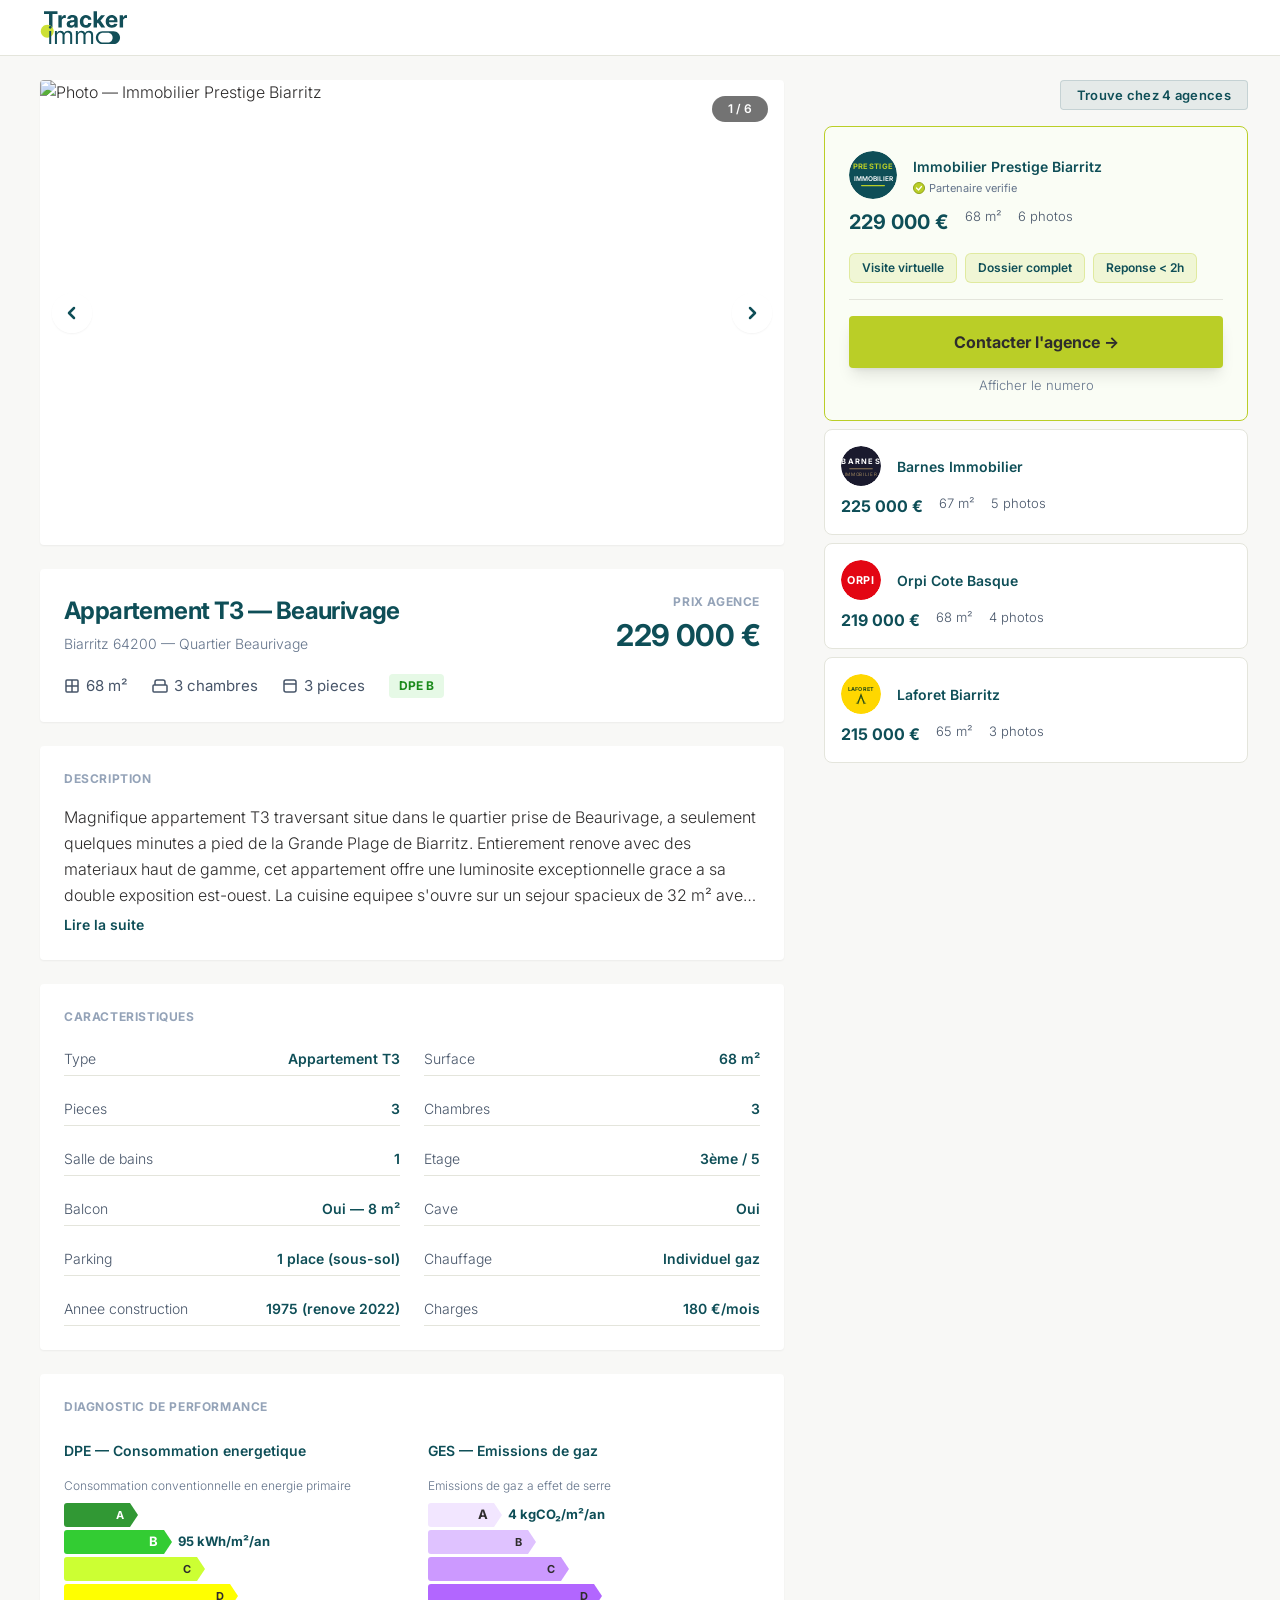
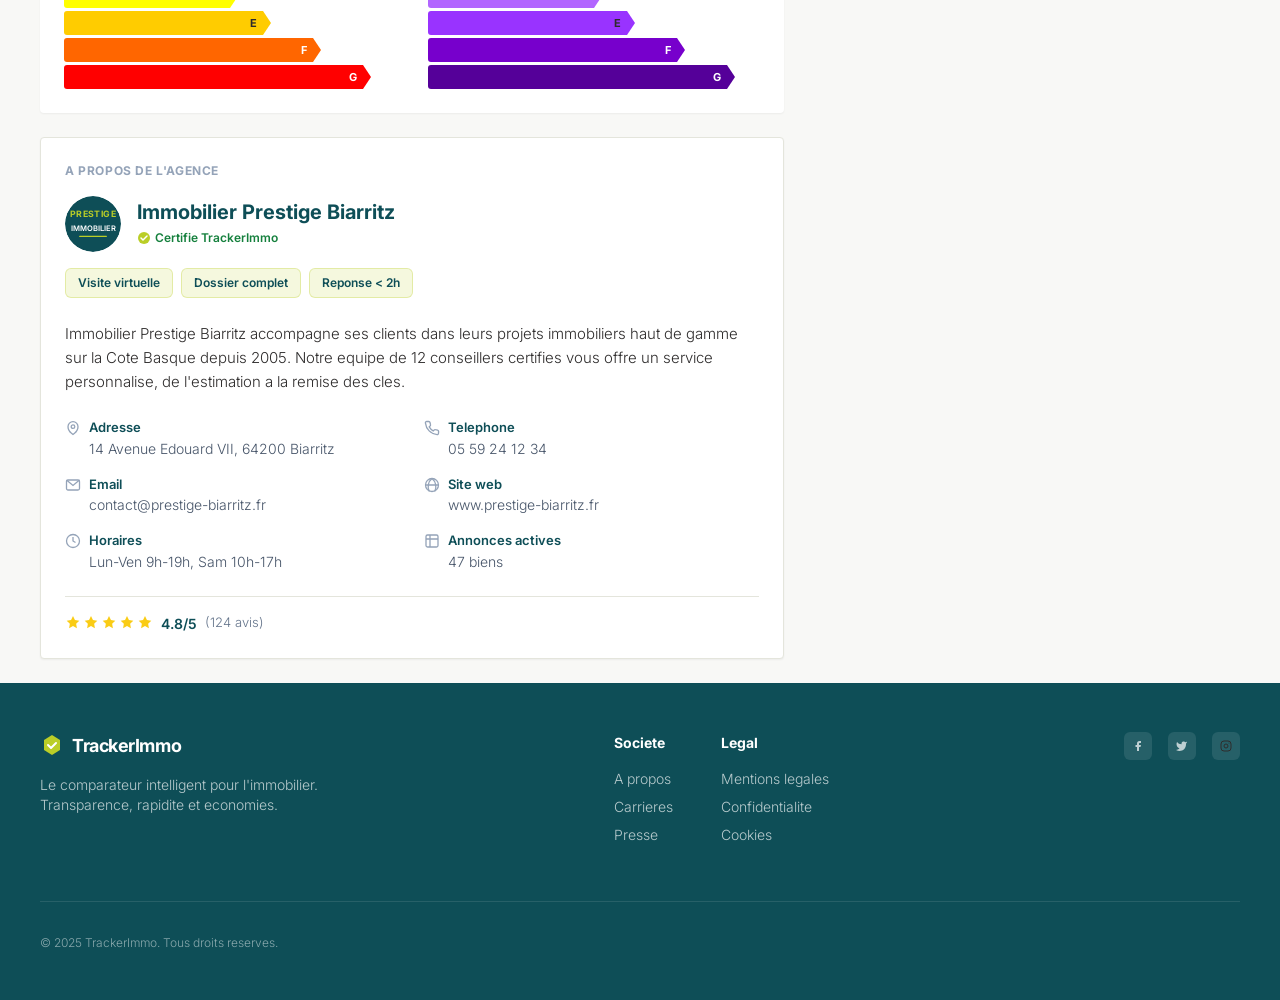
==== commit c145f3ca: "Add files via upload" ====
--- a/page_bien.html
+++ b/page_bien.html
@@ -54,12 +54,12 @@
 }
 .gallery__count {
   position: absolute;
-  top: 14px;
-  right: 14px;
+  top: var(--space-md);
+  right: var(--space-md);
   z-index: 5;
-  background: rgba(0,0,0,0.55);
+  background: var(--overlay-dark);
   color: white;
-  padding: 5px 12px;
+  padding: var(--space-xs) var(--space-md);
   border-radius: var(--radius-full);
   font-size: 12px;
   font-weight: 600;
@@ -71,8 +71,8 @@
   z-index: 5;
   width: 40px;
   height: 40px;
-  border-radius: 50%;
-  background: rgba(255,255,255,0.85);
+  border-radius: var(--radius-full);
+  background: var(--overlay-light-85);
   backdrop-filter: blur(4px);
   display: flex;
   align-items: center;
@@ -90,18 +90,18 @@
 .gallery__arrow svg { width: 18px; height: 18px; stroke: var(--text-heading); fill: none; stroke-width: 2.5; stroke-linecap: round; stroke-linejoin: round; }
 .gallery__dots {
   position: absolute;
-  bottom: 14px;
+  bottom: var(--space-md);
   left: 50%;
   transform: translateX(-50%);
   z-index: 5;
   display: flex;
-  gap: 6px;
+  gap: var(--space-xs);
 }
 .gallery__dot {
   width: 8px;
   height: 8px;
   border-radius: var(--radius-full);
-  background: rgba(255,255,255,0.5);
+  background: var(--overlay-light-50);
   border: none;
   padding: 0;
   cursor: pointer;
@@ -162,14 +162,6 @@
   color: var(--text-secondary);
 }
 .quick-view__spec svg { width: 16px; height: 16px; flex-shrink: 0; }
-/* DPE badge grade colors (base .badge-dpe in shared.css) */
-.badge-dpe--A { background: #e6f5e6; color: #1a7a1a; }
-.badge-dpe--B { background: #e6f9e6; color: #1a8a1a; }
-.badge-dpe--C { background: #fafce6; color: #6b6b00; }
-.badge-dpe--D { background: #fffde6; color: #8a8a00; }
-.badge-dpe--E { background: #fff5e0; color: #995c00; }
-.badge-dpe--F { background: #fff0e0; color: #b34700; }
-.badge-dpe--G { background: #ffe6e6; color: #cc0000; }
 
 /* ============================================================
    C — DESCRIPTION
@@ -346,10 +338,10 @@
   font-size: 13px;
   font-weight: 600;
   color: var(--primary-dark);
-  background: rgba(14, 78, 87, 0.08);
-  border: 1px solid rgba(14, 78, 87, 0.15);
+  background: var(--primary-dark-8);
+  border: 1px solid var(--primary-dark-15);
   border-radius: var(--radius-badge);
-  padding: 5px 14px;
+  padding: var(--space-xs) var(--space-md);
   letter-spacing: 0.3px;
   line-height: 20px;
 }
@@ -454,23 +446,23 @@
   transition: transform 0.1s, box-shadow 0.2s;
 }
 .btn-cta:active { transform: scale(0.98); }
-.btn-cta-premium {
+.btn-cta--primary {
   background: var(--primary-accent);
   color: var(--text-cta);
   box-shadow: var(--shadow-lg);
 }
-.btn-cta-premium:hover { background: var(--btn-hover-premium); }
-.btn-cta-gratuit {
+.btn-cta--primary:hover { background: var(--btn-hover-premium); }
+.btn-cta--secondary {
   background: var(--primary-dark);
   color: white;
 }
-.btn-cta-gratuit:hover { background: var(--btn-hover-gratuit); }
-.btn-cta-scrape {
+.btn-cta--secondary:hover { background: var(--btn-hover-gratuit); }
+.btn-cta--tertiary {
   background: var(--bg-page);
   border: 1px solid var(--border-default);
   color: var(--text-heading);
 }
-.btn-cta-scrape:hover { background: var(--btn-hover-scrape); }
+.btn-cta--tertiary:hover { background: var(--btn-hover-scrape); }
 
 .agency-card__phone-link {
   display: block;
@@ -796,6 +788,7 @@
 .wow-banner__range {
   font-weight: 600;
   color: var(--text-heading);
+  white-space: nowrap;
 }
 
 /* Agency Selector — Trivago-style */
@@ -922,9 +915,9 @@
   transition: background 0.15s;
   border: 1.5px solid transparent;
 }
-.selector-row:active { background: rgba(0,0,0,0.03); }
+.selector-row:active { background: var(--primary-dark-4); }
 .selector-row.active {
-  background: rgba(14,78,87,0.04);
+  background: var(--primary-dark-4);
   border-color: var(--border-active);
 }
 .selector-row__avatar {
@@ -1011,7 +1004,7 @@
   top: var(--space-sm);
   right: var(--space-sm);
   z-index: 5;
-  background: rgba(0,0,0,0.55);
+  background: var(--overlay-dark);
   color: white;
   padding: var(--space-xs) var(--space-sm);
   border-radius: var(--radius-full);
@@ -1031,7 +1024,7 @@
   width: 6px;
   height: 6px;
   border-radius: var(--radius-full);
-  background: rgba(255,255,255,0.45);
+  background: var(--overlay-light-50);
   border: none;
   padding: 0;
   transition: background 0.2s, transform 0.2s;
@@ -1184,15 +1177,23 @@
   margin-bottom: var(--space-md);
 }
 .m-diag__container {
-  display: flex;
-  flex-direction: column;
-  gap: var(--space-lg);
+  display: grid;
+  grid-template-columns: 1fr 1fr;
+  grid-template-rows: auto auto 1fr;
+  column-gap: var(--space-md);
+}
+.m-diag__container > .m-diag-block {
+  display: grid;
+  grid-template-rows: subgrid;
+  grid-row: span 3;
+  min-width: 0;
 }
 .m-diag-block__title {
   font-size: 13px;
   font-weight: 600;
   color: var(--text-heading);
   margin-bottom: var(--space-sm);
+  align-self: end;
 }
 .m-diag-block__subtitle {
   font-size: 11px;
@@ -1459,7 +1460,7 @@
   position: fixed;
   inset: 0;
   z-index: 200;
-  background: rgba(0,0,0,0.4);
+  background: var(--overlay-backdrop);
 }
 .m-overlay.open { display: block; }
 .m-sheet {
@@ -1482,7 +1483,7 @@
   width: 36px;
   height: 4px;
   background: var(--border-divider);
-  border-radius: 2px;
+  border-radius: var(--radius-badge);
   margin: 0 auto var(--space-md);
 }
 .m-sheet__title {
@@ -1731,11 +1732,11 @@
      ============================================================ -->
 <header class="top-bar">
   <div class="top-bar__inner">
-    <a href="search_results.html" class="top-bar__back" aria-label="Retour aux resultats">
-      <svg viewBox="0 0 16 16" fill="none" stroke="currentColor" stroke-width="2" stroke-linecap="round" stroke-linejoin="round"><polyline points="10 3 5 8 10 13"/></svg>
+    <a href="search_results.html" class="top-bar__back" aria-label="Retour aux resultats" onclick="event.preventDefault(); history.back();">
+      <svg aria-hidden="true" viewBox="0 0 16 16" fill="none" stroke="currentColor" stroke-width="2" stroke-linecap="round" stroke-linejoin="round"><polyline points="10 3 5 8 10 13"/></svg>
       Resultats
     </a>
-    <a href="landing.html"><img class="top-bar__logo" src="logo-trackerimmo.svg" alt="TrackerImmo"></a>
+    <a href="index.html"><img class="top-bar__logo" src="logo-trackerimmo.svg" alt="TrackerImmo"></a>
   </div>
 </header>
 
@@ -1744,7 +1745,7 @@
      Ephemeral banner showing agency count + price range.
      ============================================================ -->
 <div class="wow-banner" id="wowBanner">
-  <svg class="wow-banner__icon" viewBox="0 0 18 18" fill="none" stroke="currentColor" stroke-width="1.5">
+  <svg aria-hidden="true" class="wow-banner__icon" viewBox="0 0 18 18" fill="none" stroke="currentColor" stroke-width="1.5">
     <circle cx="7.5" cy="7.5" r="5.5"/><path d="M16 16l-3.5-3.5"/>
   </svg>
   <span id="wowText"></span>
@@ -1782,7 +1783,7 @@
      ============================================================ -->
 <div class="m-back-to-top">
   <a href="#" class="m-back-to-top__link" onclick="event.preventDefault(); window.scrollTo({ top: 0, behavior: 'smooth' });">
-    <svg viewBox="0 0 18 18" fill="none" stroke="currentColor" stroke-width="1.5" stroke-linecap="round" stroke-linejoin="round"><polyline points="4 11 9 6 14 11"/></svg>
+    <svg aria-hidden="true" viewBox="0 0 18 18" fill="none" stroke="currentColor" stroke-width="1.5" stroke-linecap="round" stroke-linejoin="round"><polyline points="4 11 9 6 14 11"/></svg>
     Retour en haut
   </a>
 </div>
@@ -1799,10 +1800,10 @@
       <span class="gallery__count" id="galleryCount"></span>
       <img class="gallery__main" id="galleryMain" src="" alt="Photo principale">
       <button class="gallery__arrow gallery__arrow--prev" onclick="galleryPrev()" aria-label="Photo precedente">
-        <svg viewBox="0 0 18 18"><polyline points="11 4 6 9 11 14"/></svg>
+        <svg aria-hidden="true" viewBox="0 0 18 18"><polyline points="11 4 6 9 11 14"/></svg>
       </button>
       <button class="gallery__arrow gallery__arrow--next" onclick="galleryNext()" aria-label="Photo suivante">
-        <svg viewBox="0 0 18 18"><polyline points="7 4 12 9 7 14"/></svg>
+        <svg aria-hidden="true" viewBox="0 0 18 18"><polyline points="7 4 12 9 7 14"/></svg>
       </button>
       <div class="gallery__dots" id="galleryDots"></div>
     </section>
@@ -1813,7 +1814,7 @@
     <section class="quick-view" id="quickView">
       <div class="quick-view__top">
         <div class="quick-view__left">
-          <h1 class="quick-view__title" id="qvTitle"></h1>
+          <h1 class="quick-view__title" id="qvTitle" aria-live="polite"></h1>
           <p class="quick-view__address">Biarritz 64200 — Quartier Beaurivage</p>
         </div>
         <div class="quick-view__right">
@@ -1828,16 +1829,16 @@
          COMPONENT: Description (desktop)
          ============================================================ -->
     <section class="description" id="descSection">
-      <p class="description__label">Description</p>
+      <h2 class="description__label">Description</h2>
       <div class="description__text truncated" id="descText"></div>
-      <span class="description__toggle" id="descToggle">Lire la suite</span>
+      <button class="description__toggle" id="descToggle" type="button" aria-expanded="false">Lire la suite</button>
     </section>
 
     <!-- ============================================================
          COMPONENT: Characteristics (desktop)
          ============================================================ -->
     <section class="characteristics" id="charSection">
-      <p class="characteristics__label">Caracteristiques</p>
+      <h2 class="characteristics__label">Caracteristiques</h2>
       <div class="characteristics__grid" id="charGrid"></div>
     </section>
 
@@ -1845,7 +1846,7 @@
          COMPONENT: DiagnosticDPE (desktop)
          ============================================================ -->
     <section class="diag-section" id="diagSection">
-      <p class="diag-section__label">Diagnostic de performance</p>
+      <h2 class="diag-section__label">Diagnostic de performance</h2>
       <div class="diag-container">
         <div class="diag-block diag-block--dpe" id="diagDpe"></div>
         <div class="diag-block diag-block--ges" id="diagGes"></div>
@@ -1894,7 +1895,7 @@
 <!-- ============================================================
      COMPONENT: BottomSheet — MOBILE ONLY
      ============================================================ -->
-<div class="m-overlay" id="mOverlay" onclick="closeSheet()" aria-hidden="true"></div>
+<div class="m-overlay" id="mOverlay" onclick="closeSheet()" role="button" tabindex="0" aria-label="Fermer"></div>
 <div class="m-sheet" id="mSheet" role="dialog" aria-modal="true" aria-labelledby="sheetTitle">
   <div class="m-sheet__handle"></div>
   <div id="sheetContent"></div>
@@ -1937,7 +1938,7 @@
     id: 0,
     name: "Immobilier Prestige Biarritz",
     short: "Prestige",
-    logo: '<svg viewBox="0 0 48 48" xmlns="http://www.w3.org/2000/svg"><circle cx="24" cy="24" r="24" fill="#0E4E57"/><text x="24" y="18" text-anchor="middle" font-family="Inter,sans-serif" font-size="7.5" font-weight="700" fill="#BACE27" letter-spacing="0.3">PRESTIGE</text><text x="24" y="30" text-anchor="middle" font-family="Inter,sans-serif" font-size="6.5" font-weight="600" fill="white">IMMOBILIER</text><rect x="12" y="34" width="24" height="1.2" rx="0.6" fill="#BACE27"/></svg>',
+    logo: '<svg aria-hidden="true" viewBox="0 0 48 48" xmlns="http://www.w3.org/2000/svg"><circle cx="24" cy="24" r="24" fill="#0E4E57"/><text x="24" y="18" text-anchor="middle" font-family="Inter,sans-serif" font-size="7.5" font-weight="700" fill="#BACE27" letter-spacing="0.3">PRESTIGE</text><text x="24" y="30" text-anchor="middle" font-family="Inter,sans-serif" font-size="6.5" font-weight="600" fill="white">IMMOBILIER</text><rect x="12" y="34" width="24" height="1.2" rx="0.6" fill="#BACE27"/></svg>',
     tier: "premium",
     price: "229 000",
     priceNum: 229000,
@@ -1971,7 +1972,7 @@
     id: 1,
     name: "Barnes Immobilier",
     short: "Barnes",
-    logo: '<svg viewBox="0 0 48 48" xmlns="http://www.w3.org/2000/svg"><circle cx="24" cy="24" r="24" fill="#1A1A2E"/><text x="24" y="22" text-anchor="middle" font-family="Inter,sans-serif" font-size="9" font-weight="700" fill="white" letter-spacing="1.5">BARNES</text><rect x="10" y="27" width="28" height="0.8" fill="#C9A96E"/><text x="24" y="36" text-anchor="middle" font-family="Inter,sans-serif" font-size="5.5" font-weight="300" fill="#C9A96E" letter-spacing="0.8">IMMOBILIER</text></svg>',
+    logo: '<svg aria-hidden="true" viewBox="0 0 48 48" xmlns="http://www.w3.org/2000/svg"><circle cx="24" cy="24" r="24" fill="#1A1A2E"/><text x="24" y="22" text-anchor="middle" font-family="Inter,sans-serif" font-size="9" font-weight="700" fill="white" letter-spacing="1.5">BARNES</text><rect x="10" y="27" width="28" height="0.8" fill="#C9A96E"/><text x="24" y="36" text-anchor="middle" font-family="Inter,sans-serif" font-size="5.5" font-weight="300" fill="#C9A96E" letter-spacing="0.8">IMMOBILIER</text></svg>',
     tier: "gratuit",
     price: "225 000",
     priceNum: 225000,
@@ -2000,7 +2001,7 @@
     id: 2,
     name: "Orpi Cote Basque",
     short: "Orpi",
-    logo: '<svg viewBox="0 0 48 48" xmlns="http://www.w3.org/2000/svg"><circle cx="24" cy="24" r="24" fill="#E30613"/><text x="24" y="29" text-anchor="middle" font-family="Inter,sans-serif" font-size="13" font-weight="700" fill="white" letter-spacing="1">ORPI</text></svg>',
+    logo: '<svg aria-hidden="true" viewBox="0 0 48 48" xmlns="http://www.w3.org/2000/svg"><circle cx="24" cy="24" r="24" fill="#E30613"/><text x="24" y="29" text-anchor="middle" font-family="Inter,sans-serif" font-size="13" font-weight="700" fill="white" letter-spacing="1">ORPI</text></svg>',
     tier: "scrape",
     price: "219 000",
     priceNum: 219000,
@@ -2024,7 +2025,7 @@
     id: 3,
     name: "Laforet Biarritz",
     short: "Laforet",
-    logo: '<svg viewBox="0 0 48 48" xmlns="http://www.w3.org/2000/svg"><circle cx="24" cy="24" r="24" fill="#FFD700"/><text x="24" y="20" text-anchor="middle" font-family="Inter,sans-serif" font-size="6.5" font-weight="700" fill="#2D5016" letter-spacing="0.3">LAFORET</text><path d="M20 36 L24 25 L28 36" stroke="#2D5016" stroke-width="1.5" fill="none"/><path d="M18 36 L24 28 L30 36" stroke="#2D5016" stroke-width="1.2" fill="none" opacity="0.5"/></svg>',
+    logo: '<svg aria-hidden="true" viewBox="0 0 48 48" xmlns="http://www.w3.org/2000/svg"><circle cx="24" cy="24" r="24" fill="#FFD700"/><text x="24" y="20" text-anchor="middle" font-family="Inter,sans-serif" font-size="6.5" font-weight="700" fill="#2D5016" letter-spacing="0.3">LAFORET</text><path d="M20 36 L24 25 L28 36" stroke="#2D5016" stroke-width="1.5" fill="none"/><path d="M18 36 L24 28 L30 36" stroke="#2D5016" stroke-width="1.2" fill="none" opacity="0.5"/></svg>',
     tier: "scrape",
     price: "215 000",
     priceNum: 215000,
@@ -2062,37 +2063,40 @@
   return { min: Math.min(...prices), max: Math.max(...prices) };
 }
 function formatPrice(n) { return n.toLocaleString('fr-FR'); }
-function ctaBtnClass(ag) {
-  if (ag.tier === 'premium') return 'btn-cta btn-cta-premium';
-  if (ag.tier === 'gratuit') return 'btn-cta btn-cta-gratuit';
-  return 'btn-cta btn-cta-scrape';
-}
-function ctaClassShort(ag) {
-  if (ag.tier === 'premium') return 'btn-cta-premium';
-  if (ag.tier === 'gratuit') return 'btn-cta-gratuit';
-  return 'btn-cta-scrape';
+const tiersPresents = [...new Set(agencies.map(a => a.tier))];
+
+function ctaBtnClass(ag, tp) {
+  return 'btn-cta ' + ctaClassShort(ag, tp);
+}
+function ctaClassShort(ag, tp = tiersPresents) {
+  if (ag.tier === 'premium') return 'btn-cta--primary';
+  if (ag.tier === 'gratuit') return tp.includes('premium') ? 'btn-cta--secondary' : 'btn-cta--primary';
+  // scrape
+  if (!tp.includes('premium') && !tp.includes('gratuit')) return 'btn-cta--primary';
+  if (!tp.includes('premium')) return 'btn-cta--secondary';
+  return 'btn-cta--tertiary';
 }
 
 // SVG icon helpers
 const svgIcons = {
-  surface: '<svg viewBox="0 0 16 16" fill="none" stroke="currentColor" stroke-width="1.5"><rect x="2" y="2" width="12" height="12" rx="1"/><line x1="8" y1="2" x2="8" y2="14"/><line x1="2" y1="8" x2="14" y2="8"/></svg>',
-  bed: '<svg viewBox="0 0 16 16" fill="none" stroke="currentColor" stroke-width="1.5"><rect x="1" y="7" width="14" height="7" rx="1"/><path d="M3 7V4a2 2 0 0 1 2-2h6a2 2 0 0 1 2 2v3"/></svg>',
-  rooms: '<svg viewBox="0 0 16 16" fill="none" stroke="currentColor" stroke-width="1.5"><rect x="2" y="2" width="12" height="12" rx="2"/><line x1="2" y1="6" x2="14" y2="6"/></svg>',
-  pin: '<svg viewBox="0 0 16 16" fill="none" stroke="currentColor" stroke-width="1.3"><path d="M13 6.67C13 11 8 14.5 8 14.5S3 11 3 6.67a5 5 0 0 1 10 0z"/><circle cx="8" cy="6.67" r="1.8"/></svg>',
-  phone: '<svg viewBox="0 0 16 16" fill="none" stroke="currentColor" stroke-width="1.3"><path d="M14.5 11.3v2a1.3 1.3 0 0 1-1.4 1.3A13 13 0 0 1 1.4 2.9 1.3 1.3 0 0 1 2.7 1.5h2a1.3 1.3 0 0 1 1.3 1l.5 2.2a1.3 1.3 0 0 1-.4 1.3l-.9.9a10.5 10.5 0 0 0 4 4l.9-.9a1.3 1.3 0 0 1 1.3-.4l2.2.5a1.3 1.3 0 0 1 1 1.3z"/></svg>',
-  mail: '<svg viewBox="0 0 16 16" fill="none" stroke="currentColor" stroke-width="1.3"><rect x="1.5" y="3" width="13" height="10" rx="1.5"/><path d="M1.5 3l6.5 5.5L14.5 3"/></svg>',
-  globe: '<svg viewBox="0 0 16 16" fill="none" stroke="currentColor" stroke-width="1.3"><circle cx="8" cy="8" r="6.5"/><path d="M2 8h12M8 1.5a10.5 10.5 0 0 1 2.7 13M8 1.5a10.5 10.5 0 0 0-2.7 13"/></svg>',
-  clock: '<svg viewBox="0 0 16 16" fill="none" stroke="currentColor" stroke-width="1.3"><circle cx="8" cy="8" r="6.5"/><path d="M8 4v4l2.5 1.5"/></svg>',
-  grid: '<svg viewBox="0 0 16 16" fill="none" stroke="currentColor" stroke-width="1.3"><rect x="2" y="2" width="12" height="12" rx="1.5"/><path d="M2 6h12M6 2v12"/></svg>',
-  checkAnis: '<svg viewBox="0 0 14 14" fill="none"><circle cx="7" cy="7" r="6" fill="#BACE27"/><path d="M4 7L6 9L10 5" stroke="white" stroke-width="1.5" stroke-linecap="round" stroke-linejoin="round"/></svg>',
-  checkAnisLg: '<svg viewBox="0 0 18 18" fill="none"><circle cx="9" cy="9" r="8" fill="#BACE27"/><path d="M5.5 9L8 11.5L12.5 6.5" stroke="white" stroke-width="1.8" stroke-linecap="round" stroke-linejoin="round"/></svg>',
-  checkAnisSm: '<svg viewBox="0 0 12 12" fill="none"><circle cx="6" cy="6" r="5.5" fill="#BACE27"/><path d="M3.5 6L5.5 8L8.5 4.5" stroke="white" stroke-width="1.2" stroke-linecap="round" stroke-linejoin="round"/></svg>',
-  checkAnisXs: '<svg viewBox="0 0 10 10" fill="none"><circle cx="5" cy="5" r="4.5" fill="#BACE27"/><path d="M3 5L4.5 6.5L7 3.5" stroke="white" stroke-width="1" stroke-linecap="round" stroke-linejoin="round"/></svg>',
-  partnerBadge: '<svg viewBox="0 0 12 12" fill="none"><circle cx="6" cy="6" r="5.5" fill="#BACE27" stroke="#8FA31C"/><path d="M3.5 6L5.5 8L8.5 4.5" stroke="white" stroke-width="1.2" stroke-linecap="round" stroke-linejoin="round"/></svg>',
-  infoCircle: '<svg viewBox="0 0 14 14"><circle cx="7" cy="7" r="6"/><text x="7" y="10.5" text-anchor="middle" font-size="10" font-weight="700" fill="white" font-family="Inter">i</text></svg>',
-  bell: '<svg viewBox="0 0 16 16"><path d="M8 1.5a4 4 0 0 0-4 4v3l-1.3 1.95a.5.5 0 0 0 .42.77h9.76a.5.5 0 0 0 .42-.77L12 8.5v-3a4 4 0 0 0-4-4zM6.5 12.5a1.5 1.5 0 0 0 3 0"/></svg>',
-  star: (filled) => `<svg viewBox="0 0 16 16" fill="${filled ? 'currentColor' : 'var(--color-star-empty)'}"><path d="M8 1.12l1.95 3.95 4.36.64-3.16 3.08.75 4.34L8 10.94l-3.9 2.19.75-4.34L1.69 5.71l4.36-.64L8 1.12z"/></svg>`,
-  phoneCall: '<svg viewBox="0 0 24 24"><path d="M22 16.92v3a2 2 0 0 1-2.18 2 19.79 19.79 0 0 1-8.63-3.07 19.5 19.5 0 0 1-6-6A19.79 19.79 0 0 1 2.12 4.18 2 2 0 0 1 4.11 2h3a2 2 0 0 1 2 1.72c.127.96.361 1.903.7 2.81a2 2 0 0 1-.45 2.11L8.09 9.91a16 16 0 0 0 6 6l1.27-1.27a2 2 0 0 1 2.11-.45c.907.339 1.85.573 2.81.7A2 2 0 0 1 22 16.92z"/></svg>',
+  surface: '<svg aria-hidden="true" viewBox="0 0 16 16" fill="none" stroke="currentColor" stroke-width="1.5"><rect x="2" y="2" width="12" height="12" rx="1"/><line x1="8" y1="2" x2="8" y2="14"/><line x1="2" y1="8" x2="14" y2="8"/></svg>',
+  bed: '<svg aria-hidden="true" viewBox="0 0 16 16" fill="none" stroke="currentColor" stroke-width="1.5"><rect x="1" y="7" width="14" height="7" rx="1"/><path d="M3 7V4a2 2 0 0 1 2-2h6a2 2 0 0 1 2 2v3"/></svg>',
+  rooms: '<svg aria-hidden="true" viewBox="0 0 16 16" fill="none" stroke="currentColor" stroke-width="1.5"><rect x="2" y="2" width="12" height="12" rx="2"/><line x1="2" y1="6" x2="14" y2="6"/></svg>',
+  pin: '<svg aria-hidden="true" viewBox="0 0 16 16" fill="none" stroke="currentColor" stroke-width="1.3"><path d="M13 6.67C13 11 8 14.5 8 14.5S3 11 3 6.67a5 5 0 0 1 10 0z"/><circle cx="8" cy="6.67" r="1.8"/></svg>',
+  phone: '<svg aria-hidden="true" viewBox="0 0 16 16" fill="none" stroke="currentColor" stroke-width="1.3"><path d="M14.5 11.3v2a1.3 1.3 0 0 1-1.4 1.3A13 13 0 0 1 1.4 2.9 1.3 1.3 0 0 1 2.7 1.5h2a1.3 1.3 0 0 1 1.3 1l.5 2.2a1.3 1.3 0 0 1-.4 1.3l-.9.9a10.5 10.5 0 0 0 4 4l.9-.9a1.3 1.3 0 0 1 1.3-.4l2.2.5a1.3 1.3 0 0 1 1 1.3z"/></svg>',
+  mail: '<svg aria-hidden="true" viewBox="0 0 16 16" fill="none" stroke="currentColor" stroke-width="1.3"><rect x="1.5" y="3" width="13" height="10" rx="1.5"/><path d="M1.5 3l6.5 5.5L14.5 3"/></svg>',
+  globe: '<svg aria-hidden="true" viewBox="0 0 16 16" fill="none" stroke="currentColor" stroke-width="1.3"><circle cx="8" cy="8" r="6.5"/><path d="M2 8h12M8 1.5a10.5 10.5 0 0 1 2.7 13M8 1.5a10.5 10.5 0 0 0-2.7 13"/></svg>',
+  clock: '<svg aria-hidden="true" viewBox="0 0 16 16" fill="none" stroke="currentColor" stroke-width="1.3"><circle cx="8" cy="8" r="6.5"/><path d="M8 4v4l2.5 1.5"/></svg>',
+  grid: '<svg aria-hidden="true" viewBox="0 0 16 16" fill="none" stroke="currentColor" stroke-width="1.3"><rect x="2" y="2" width="12" height="12" rx="1.5"/><path d="M2 6h12M6 2v12"/></svg>',
+  checkAnis: '<svg aria-hidden="true" viewBox="0 0 14 14" fill="none"><circle cx="7" cy="7" r="6" fill="#BACE27"/><path d="M4 7L6 9L10 5" stroke="white" stroke-width="1.5" stroke-linecap="round" stroke-linejoin="round"/></svg>',
+  checkAnisLg: '<svg aria-hidden="true" viewBox="0 0 18 18" fill="none"><circle cx="9" cy="9" r="8" fill="#BACE27"/><path d="M5.5 9L8 11.5L12.5 6.5" stroke="white" stroke-width="1.8" stroke-linecap="round" stroke-linejoin="round"/></svg>',
+  checkAnisSm: '<svg aria-hidden="true" viewBox="0 0 12 12" fill="none"><circle cx="6" cy="6" r="5.5" fill="#BACE27"/><path d="M3.5 6L5.5 8L8.5 4.5" stroke="white" stroke-width="1.2" stroke-linecap="round" stroke-linejoin="round"/></svg>',
+  checkAnisXs: '<svg aria-hidden="true" viewBox="0 0 10 10" fill="none"><circle cx="5" cy="5" r="4.5" fill="#BACE27"/><path d="M3 5L4.5 6.5L7 3.5" stroke="white" stroke-width="1" stroke-linecap="round" stroke-linejoin="round"/></svg>',
+  partnerBadge: '<svg aria-hidden="true" viewBox="0 0 12 12" fill="none"><circle cx="6" cy="6" r="5.5" fill="#BACE27" stroke="#8FA31C"/><path d="M3.5 6L5.5 8L8.5 4.5" stroke="white" stroke-width="1.2" stroke-linecap="round" stroke-linejoin="round"/></svg>',
+  infoCircle: '<svg aria-hidden="true" viewBox="0 0 14 14"><circle cx="7" cy="7" r="6"/><text x="7" y="10.5" text-anchor="middle" font-size="10" font-weight="700" fill="white" font-family="Inter">i</text></svg>',
+  bell: '<svg aria-hidden="true" viewBox="0 0 16 16"><path d="M8 1.5a4 4 0 0 0-4 4v3l-1.3 1.95a.5.5 0 0 0 .42.77h9.76a.5.5 0 0 0 .42-.77L12 8.5v-3a4 4 0 0 0-4-4zM6.5 12.5a1.5 1.5 0 0 0 3 0"/></svg>',
+  star: (filled) => `<svg aria-hidden="true" viewBox="0 0 16 16" class="${filled ? 'star-filled' : 'star-empty'}"><path d="M8 1.12l1.95 3.95 4.36.64-3.16 3.08.75 4.34L8 10.94l-3.9 2.19.75-4.34L1.69 5.71l4.36-.64L8 1.12z"/></svg>`,
+  phoneCall: '<svg aria-hidden="true" viewBox="0 0 24 24"><path d="M22 16.92v3a2 2 0 0 1-2.18 2 19.79 19.79 0 0 1-8.63-3.07 19.5 19.5 0 0 1-6-6A19.79 19.79 0 0 1 2.12 4.18 2 2 0 0 1 4.11 2h3a2 2 0 0 1 2 1.72c.127.96.361 1.903.7 2.81a2 2 0 0 1-.45 2.11L8.09 9.91a16 16 0 0 0 6 6l1.27-1.27a2 2 0 0 1 2.11-.45c.907.339 1.85.573 2.81.7A2 2 0 0 1 22 16.92z"/></svg>',
 };
 
 function starsHTML(rating) {
@@ -2103,6 +2107,11 @@
 // DESKTOP GALLERY CAROUSEL
 // ============================================================
 function renderGallery(ag) {
+  if (!ag.photos || ag.photos.length === 0) {
+    const gallery = document.getElementById('gallery');
+    if (gallery) gallery.style.display = 'none';
+    return;
+  }
   currentPhotoIndex = 0;
   const main = document.getElementById('galleryMain');
   main.src = ag.photos[0];
@@ -2116,6 +2125,16 @@
     dot.className = 'gallery__dot' + (i === 0 ? ' active' : '');
     dot.onclick = () => goToPhoto(i);
     dotsContainer.appendChild(dot);
+  }
+
+  // Masquer flèches et dots si 1 seule photo
+  const arrows = document.querySelectorAll('.gallery__arrow');
+  if (ag.photos.length <= 1) {
+    arrows.forEach(a => a.style.display = 'none');
+    if (dotsContainer) dotsContainer.style.display = 'none';
+  } else {
+    arrows.forEach(a => a.style.display = '');
+    if (dotsContainer) dotsContainer.style.display = '';
   }
 }
 
@@ -2216,6 +2235,19 @@
   document.getElementById('descText').textContent = ag.description;
   document.getElementById('descText').classList.add('truncated');
   document.getElementById('descToggle').textContent = 'Lire la suite';
+
+  // Masquer le toggle si le texte ne déborde pas
+  const textEl = document.getElementById('descText');
+  const toggle = document.getElementById('descToggle');
+  if (textEl && toggle) {
+    const needsTruncation = textEl.scrollHeight > textEl.clientHeight + 2;
+    if (!needsTruncation) {
+      textEl.classList.remove('truncated');
+      toggle.style.display = 'none';
+    } else {
+      toggle.style.display = '';
+    }
+  }
 }
 
 function renderCharacteristics(ag) {
@@ -2336,28 +2368,28 @@
 
     if (ag.tier === 'premium') {
       cardHTML += `
-        <button class="btn-cta btn-cta-premium" onclick="event.stopPropagation(); toggleLeadForm(${i})">Contacter l'agence &rarr;</button>
+        <button class="btn-cta btn-cta--primary" onclick="event.stopPropagation(); toggleLeadForm(${i})">Contacter l'agence &rarr;</button>
         <span class="agency-card__phone-link" onclick="event.stopPropagation(); this.textContent='06 12 34 56 78'">Afficher le numero</span>
         <div class="lead-form" id="leadForm${i}">
           <input class="lead-form__field" placeholder="Votre nom" />
           <input class="lead-form__field" placeholder="Votre email" type="email" />
           <input class="lead-form__field" placeholder="Votre telephone" type="tel" />
-          <button class="lead-form__submit btn-cta btn-cta-premium" onclick="event.stopPropagation()">Envoyer ma demande</button>
+          <button class="lead-form__submit btn-cta btn-cta--primary" onclick="event.stopPropagation()">Envoyer ma demande</button>
           <p class="lead-form__reassurance">&#128274; Transmis a ${ag.name} uniquement.</p>
         </div>`;
     } else if (ag.tier === 'gratuit') {
       cardHTML += `
-        <button class="btn-cta btn-cta-gratuit" onclick="event.stopPropagation(); toggleLeadForm(${i})">Contacter l'agence &rarr;</button>
+        <button class="btn-cta btn-cta--secondary" onclick="event.stopPropagation(); toggleLeadForm(${i})">Contacter l'agence &rarr;</button>
         <div class="lead-form" id="leadForm${i}">
           <input class="lead-form__field" placeholder="Votre nom" />
           <input class="lead-form__field" placeholder="Votre email" type="email" />
           <input class="lead-form__field" placeholder="Votre telephone" type="tel" />
-          <button class="lead-form__submit btn-cta btn-cta-gratuit" onclick="event.stopPropagation()">Envoyer ma demande</button>
+          <button class="lead-form__submit btn-cta btn-cta--secondary" onclick="event.stopPropagation()">Envoyer ma demande</button>
           <p class="lead-form__reassurance">&#128274; Transmis a ${ag.name} uniquement.</p>
         </div>`;
     } else {
       cardHTML += `
-        <button class="btn-cta btn-cta-scrape" onclick="event.stopPropagation(); toggleScrapeExpand(${i})">Contacter l'agence &rarr;</button>
+        <button class="btn-cta btn-cta--tertiary" onclick="event.stopPropagation(); toggleScrapeExpand(${i})">Contacter l'agence &rarr;</button>
         <div class="scrape-expand" id="scrapeExpand${i}">
           <div class="scrape-expand__notice">
             <div class="scrape-expand__notice-icon">${svgIcons.infoCircle}</div>
@@ -2389,9 +2421,9 @@
   const el = document.getElementById('wowText');
   if (agencies.length > 1) {
     const r = priceRange();
-    el.innerHTML = `Ce bien est propose par <span class="wow-banner__count">${agencies.length} agences</span> \u00b7 <span class="wow-banner__range">${formatPrice(r.min)} \u20ac a ${formatPrice(r.max)} \u20ac</span>`;
+    el.innerHTML = `Trouv\u00e9 chez <span class="wow-banner__count">${agencies.length} agences</span> <span class="wow-banner__range">${formatPrice(r.min)} \u20ac \u2014 ${formatPrice(r.max)} \u20ac</span>`;
   } else {
-    el.innerHTML = `Commercialise par <span class="wow-banner__count">${agencies[0].name}</span>`;
+    el.innerHTML = `Propose par <span class="wow-banner__count">${agencies[0].name}</span>`;
   }
 }
 
@@ -2404,9 +2436,9 @@
   if (!isMulti) {
     const ag = agencies[0];
     container.innerHTML = `
-      <div class="mono-banner" style="padding:0; border:none;">
+      <div class="mono-banner" >
         <div class="mono-banner__avatar">${ag.logo}</div>
-        <span class="mono-banner__text">Commercialise par <span class="mono-banner__name">${ag.name}</span></span>
+        <span class="mono-banner__text">Propose par <span class="mono-banner__name">${ag.name}</span></span>
       </div>`;
     return;
   }
@@ -2441,7 +2473,7 @@
       <div class="selector-others">
         <div class="selector-others__toggle ${isOthersOpen ? 'open' : ''}" id="othersToggle" onclick="toggleOthers()">
           <span class="selector-others__toggle-label">${others.length} autre${others.length > 1 ? 's' : ''} agence${others.length > 1 ? 's' : ''}</span>
-          <svg class="selector-others__toggle-chevron" viewBox="0 0 18 18" fill="none" stroke="currentColor" stroke-width="2" stroke-linecap="round" stroke-linejoin="round"><polyline points="4 7 9 12 14 7"/></svg>
+          <svg aria-hidden="true" class="selector-others__toggle-chevron" viewBox="0 0 18 18" fill="none" stroke="currentColor" stroke-width="2" stroke-linecap="round" stroke-linejoin="round"><polyline points="4 7 9 12 14 7"/></svg>
         </div>
         <div class="selector-others__list ${isOthersOpen ? 'open' : ''}" id="othersList">
           ${others.map(ag => `
@@ -2558,7 +2590,7 @@
       </div>`;
   } else {
     html += `
-      <div class="m-agency__header" style="margin-bottom:4px;">
+      <div class="m-agency__header" style="margin-bottom:var(--space-xs);">
         <div><div class="m-agency__title m-agency__title--sm">${ag.name}</div></div>
       </div>
       <div class="m-agency__minimal">${svgIcons.pin} ${ag.address}</div>`;
@@ -2590,6 +2622,7 @@
   const premium = getPremiumAgency();
   document.getElementById('mOverlay').classList.add('open');
   document.getElementById('mSheet').classList.add('open');
+  document.body.style.overflow = 'hidden';
 
   const content = document.getElementById('sheetContent');
 
@@ -2598,7 +2631,7 @@
       <h3 class="m-sheet__title" id="sheetTitle">Contacter ${ag.name}</h3>
       <p class="m-sheet__subtitle">${ag.price} \u20ac \u2014 ${ag.surface}</p>
       <div class="m-sheet__notice">
-        <div class="m-sheet__notice-icon"><svg viewBox="0 0 14 14"><circle cx="7" cy="7" r="6" fill="var(--color-warning)"/><text x="7" y="10.5" text-anchor="middle" font-size="10" font-weight="700" fill="white" font-family="Inter">i</text></svg></div>
+        <div class="m-sheet__notice-icon"><svg aria-hidden="true" viewBox="0 0 14 14"><circle cx="7" cy="7" r="6" fill="var(--color-warning)"/><text x="7" y="10.5" text-anchor="middle" font-size="10" font-weight="700" fill="white" font-family="Inter">i</text></svg></div>
         <div class="m-sheet__notice-text">${ag.name} n'est pas encore partenaire TrackerImmo. Ses informations n'ont pas ete verifiees.</div>
       </div>
       <div class="m-sheet__fields">
@@ -2646,6 +2679,7 @@
 function closeSheet() {
   document.getElementById('mOverlay').classList.remove('open');
   document.getElementById('mSheet').classList.remove('open');
+  document.body.style.overflow = '';
 }
 
 // ============================================================
@@ -2696,7 +2730,7 @@
   expand.classList.toggle('open');
   const isOpen = expand.classList.contains('open');
   const zone = expand.closest('.agency-card__cta-zone');
-  const cta = zone?.querySelector('.btn-cta-scrape');
+  const cta = zone?.querySelector('.btn-cta--tertiary');
   if (cta) cta.style.display = isOpen ? 'none' : '';
 }
 
@@ -2705,6 +2739,7 @@
   const isOpen = !text.classList.contains('truncated');
   text.classList.toggle('truncated');
   this.textContent = isOpen ? 'Lire la suite' : 'Reduire';
+  this.setAttribute('aria-expanded', isOpen ? 'false' : 'true');
 });
 
 document.addEventListener('keydown', function(e) {
@@ -2724,7 +2759,7 @@
   <div class="footer__inner">
     <div class="footer__brand">
       <div class="footer__brand-name">
-        <svg width="24" height="24" viewBox="0 0 24 24" fill="none">
+        <svg aria-hidden="true" width="24" height="24" viewBox="0 0 24 24" fill="none">
           <path d="M12 2L4 7v10l8 5 8-5V7l-8-5z" fill="#BACE27"/>
           <path d="M8 12l3 3 5-5" stroke="white" stroke-width="2" stroke-linecap="round" stroke-linejoin="round"/>
         </svg>
@@ -2748,13 +2783,13 @@
     </div>
     <div class="footer__social">
       <a href="#" class="footer__social-link" aria-label="Facebook">
-        <svg viewBox="0 0 12 12"><path d="M9 1H7.5A2.5 2.5 0 0 0 5 3.5V5H3.5v2H5v4h2V7h1.5L9 5H7V3.5a.5.5 0 0 1 .5-.5H9V1z"/></svg>
+        <svg aria-hidden="true" viewBox="0 0 12 12"><path d="M9 1H7.5A2.5 2.5 0 0 0 5 3.5V5H3.5v2H5v4h2V7h1.5L9 5H7V3.5a.5.5 0 0 1 .5-.5H9V1z"/></svg>
       </a>
       <a href="#" class="footer__social-link" aria-label="Twitter">
-        <svg viewBox="0 0 12 12"><path d="M11 1.5a5.08 5.08 0 0 1-1.5.75 2.28 2.28 0 0 0-4 1.5v.5A5.4 5.4 0 0 1 1 2s-2 4.5 2.5 6.5A5.84 5.84 0 0 1 0 10c4.5 2.5 10 0 10-5.75 0-.14 0-.28-.02-.42A3.63 3.63 0 0 0 11 1.5z"/></svg>
+        <svg aria-hidden="true" viewBox="0 0 12 12"><path d="M11 1.5a5.08 5.08 0 0 1-1.5.75 2.28 2.28 0 0 0-4 1.5v.5A5.4 5.4 0 0 1 1 2s-2 4.5 2.5 6.5A5.84 5.84 0 0 1 0 10c4.5 2.5 10 0 10-5.75 0-.14 0-.28-.02-.42A3.63 3.63 0 0 0 11 1.5z"/></svg>
       </a>
       <a href="#" class="footer__social-link" aria-label="Instagram">
-        <svg viewBox="0 0 12 12"><rect x="1" y="1" width="10" height="10" rx="3" stroke="currentColor" fill="none" stroke-width="1"/><circle cx="6" cy="6" r="2" stroke="currentColor" fill="none" stroke-width="1"/><circle cx="9" cy="3" r="0.5" fill="currentColor"/></svg>
+        <svg aria-hidden="true" viewBox="0 0 12 12"><rect x="1" y="1" width="10" height="10" rx="3" stroke="currentColor" fill="none" stroke-width="1"/><circle cx="6" cy="6" r="2" stroke="currentColor" fill="none" stroke-width="1"/><circle cx="9" cy="3" r="0.5" fill="currentColor"/></svg>
       </a>
     </div>
   </div>
--- a/shared.css
+++ b/shared.css
@@ -54,6 +54,23 @@
   --btn-hover-gratuit: #0b3f47;
   --btn-hover-scrape: #f0f0ec;
 
+  /* Overlays */
+  --overlay-dark: rgba(0,0,0,0.55);
+  --overlay-backdrop: rgba(0,0,0,0.4);
+  --overlay-light-85: rgba(255,255,255,0.85);
+  --overlay-light-50: rgba(255,255,255,0.5);
+
+  /* Primary-dark alpha variants */
+  --primary-dark-4: rgba(14,78,87,0.04);
+  --primary-dark-8: rgba(14,78,87,0.08);
+  --primary-dark-15: rgba(14,78,87,0.15);
+
+  /* Couleurs fonctionnelles manquantes */
+  --color-negative: #DC2626;
+
+  /* Layout spécifique search */
+  --search-bar-overflow: 34px;
+
   --shadow-xl: 0 20px 25px -5px rgba(0,0,0,0.1), 0 8px 10px -6px rgba(0,0,0,0.1);
   --shadow-lg: 0 10px 15px -3px rgba(0,0,0,0.1), 0 4px 6px -4px rgba(0,0,0,0.1);
   --shadow-bar: 0 -4px 12px rgba(0,0,0,0.08);
@@ -67,6 +84,17 @@
   --radius-pill: 4px;
   --radius-thumb: 6px;
   --radius-full: 9999px;
+  --radius-tag: 6px;
+  --radius-searchbar: 12px;
+
+  /* Badge DPE — couleurs pastel pour les badges inline (différent des barres DPE) */
+  --badge-dpe-a-bg: #e6f5e6; --badge-dpe-a-text: #1a7a1a;
+  --badge-dpe-b-bg: #e6f9e6; --badge-dpe-b-text: #1a8a1a;
+  --badge-dpe-c-bg: #fafce6; --badge-dpe-c-text: #6b6b00;
+  --badge-dpe-d-bg: #fffde6; --badge-dpe-d-text: #8a8a00;
+  --badge-dpe-e-bg: #fff5e0; --badge-dpe-e-text: #995c00;
+  --badge-dpe-f-bg: #fff0e0; --badge-dpe-f-text: #b34700;
+  --badge-dpe-g-bg: #ffe6e6; --badge-dpe-g-text: #cc0000;
 
   /* Spacing scale (8px grid) */
   --space-xs: 4px;
@@ -223,7 +251,7 @@
   color: var(--primary-dark);
   background: rgba(186,206,39,0.15);
   border: 1px solid rgba(186,206,39,0.3);
-  border-radius: 6px;
+  border-radius: var(--radius-tag);
   padding: 5px 12px;
 }
 .badge-dpe {
@@ -235,6 +263,17 @@
   padding: 3px 10px;
   border-radius: var(--radius-badge);
 }
+.badge-dpe--A { background: var(--badge-dpe-a-bg); color: var(--badge-dpe-a-text); }
+.badge-dpe--B { background: var(--badge-dpe-b-bg); color: var(--badge-dpe-b-text); }
+.badge-dpe--C { background: var(--badge-dpe-c-bg); color: var(--badge-dpe-c-text); }
+.badge-dpe--D { background: var(--badge-dpe-d-bg); color: var(--badge-dpe-d-text); }
+.badge-dpe--E { background: var(--badge-dpe-e-bg); color: var(--badge-dpe-e-text); }
+.badge-dpe--F { background: var(--badge-dpe-f-bg); color: var(--badge-dpe-f-text); }
+.badge-dpe--G { background: var(--badge-dpe-g-bg); color: var(--badge-dpe-g-text); }
+
+/* Star rating SVG fill */
+.star-filled { fill: currentColor; }
+.star-empty { fill: var(--color-star-empty); }
 
 /* ---- RESPONSIVE (shared components) ---- */
 @media (max-width: 768px) {
@@ -277,3 +316,12 @@
   white-space: nowrap;
   border: 0;
 }
+
+/* ---- REDUCED MOTION ---- */
+@media (prefers-reduced-motion: reduce) {
+  *, *::before, *::after {
+    animation-duration: 0.01ms !important;
+    animation-iteration-count: 1 !important;
+    transition-duration: 0.01ms !important;
+  }
+}
